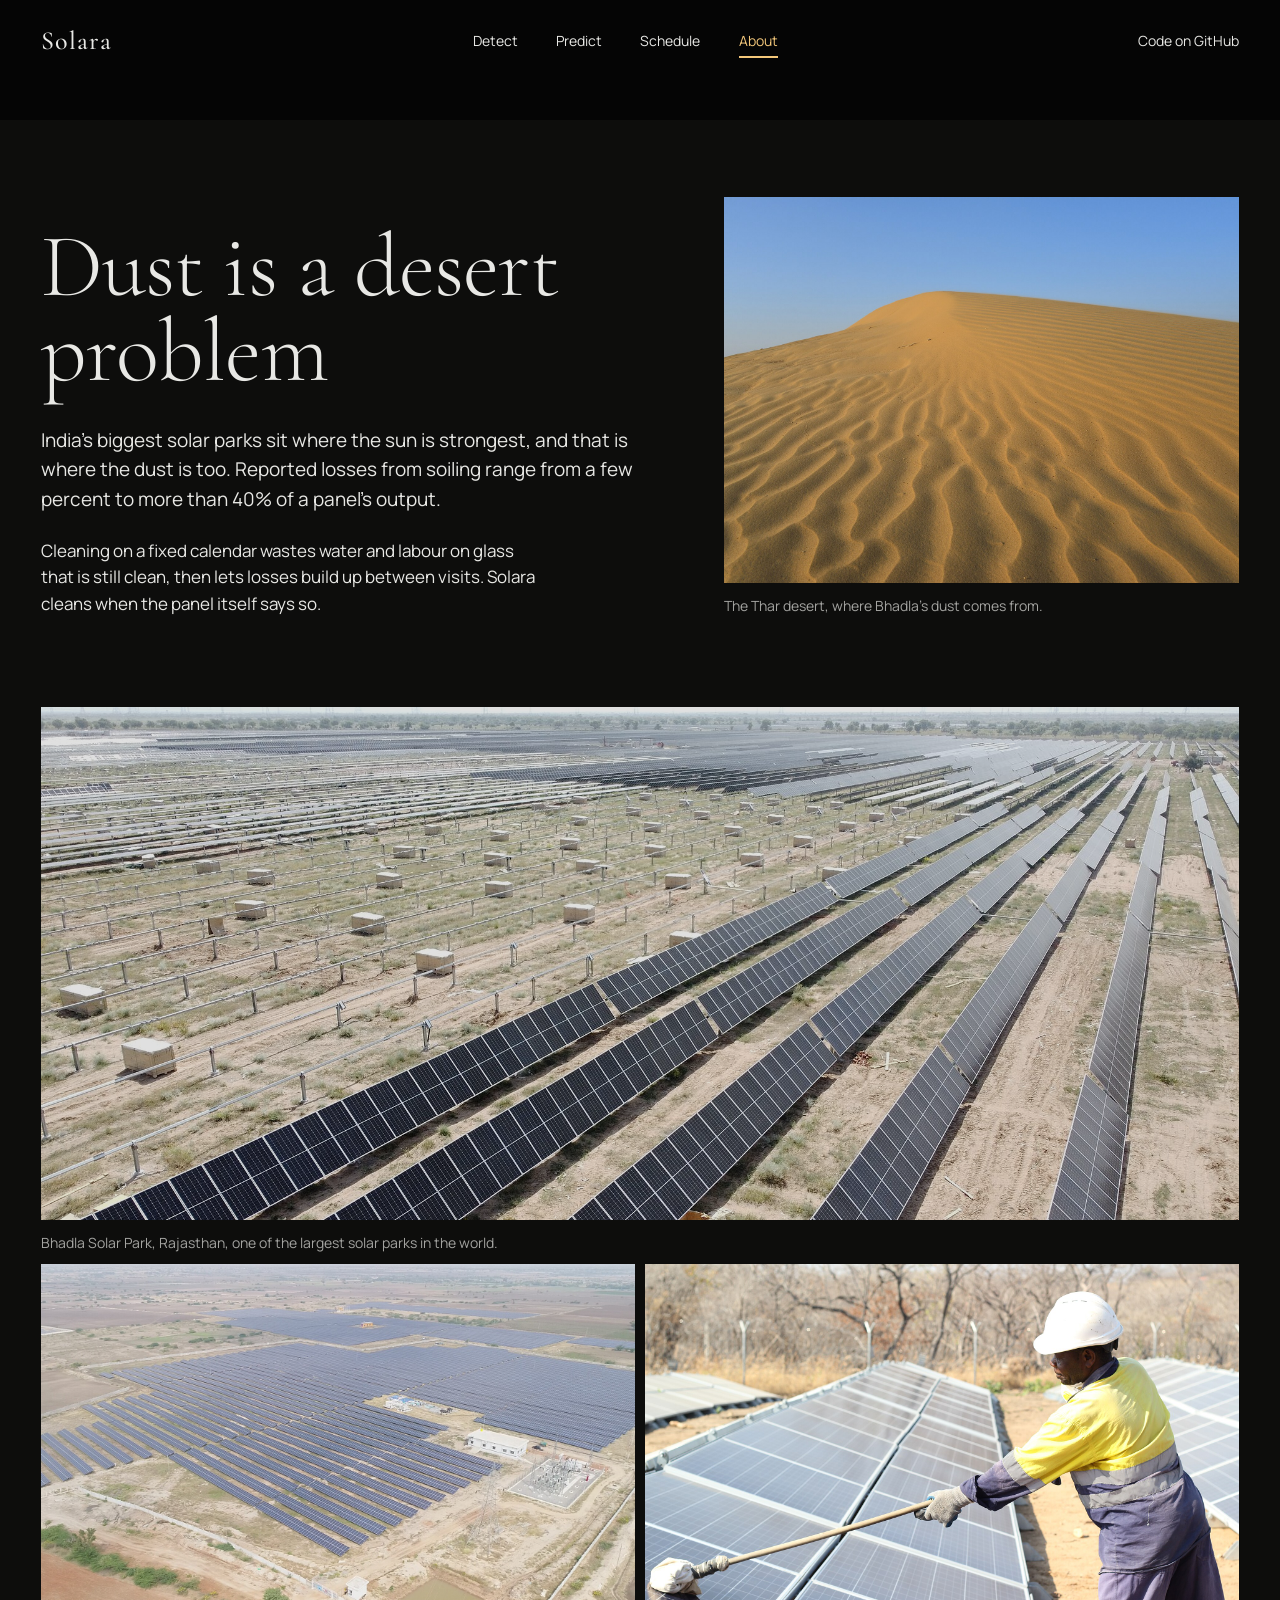
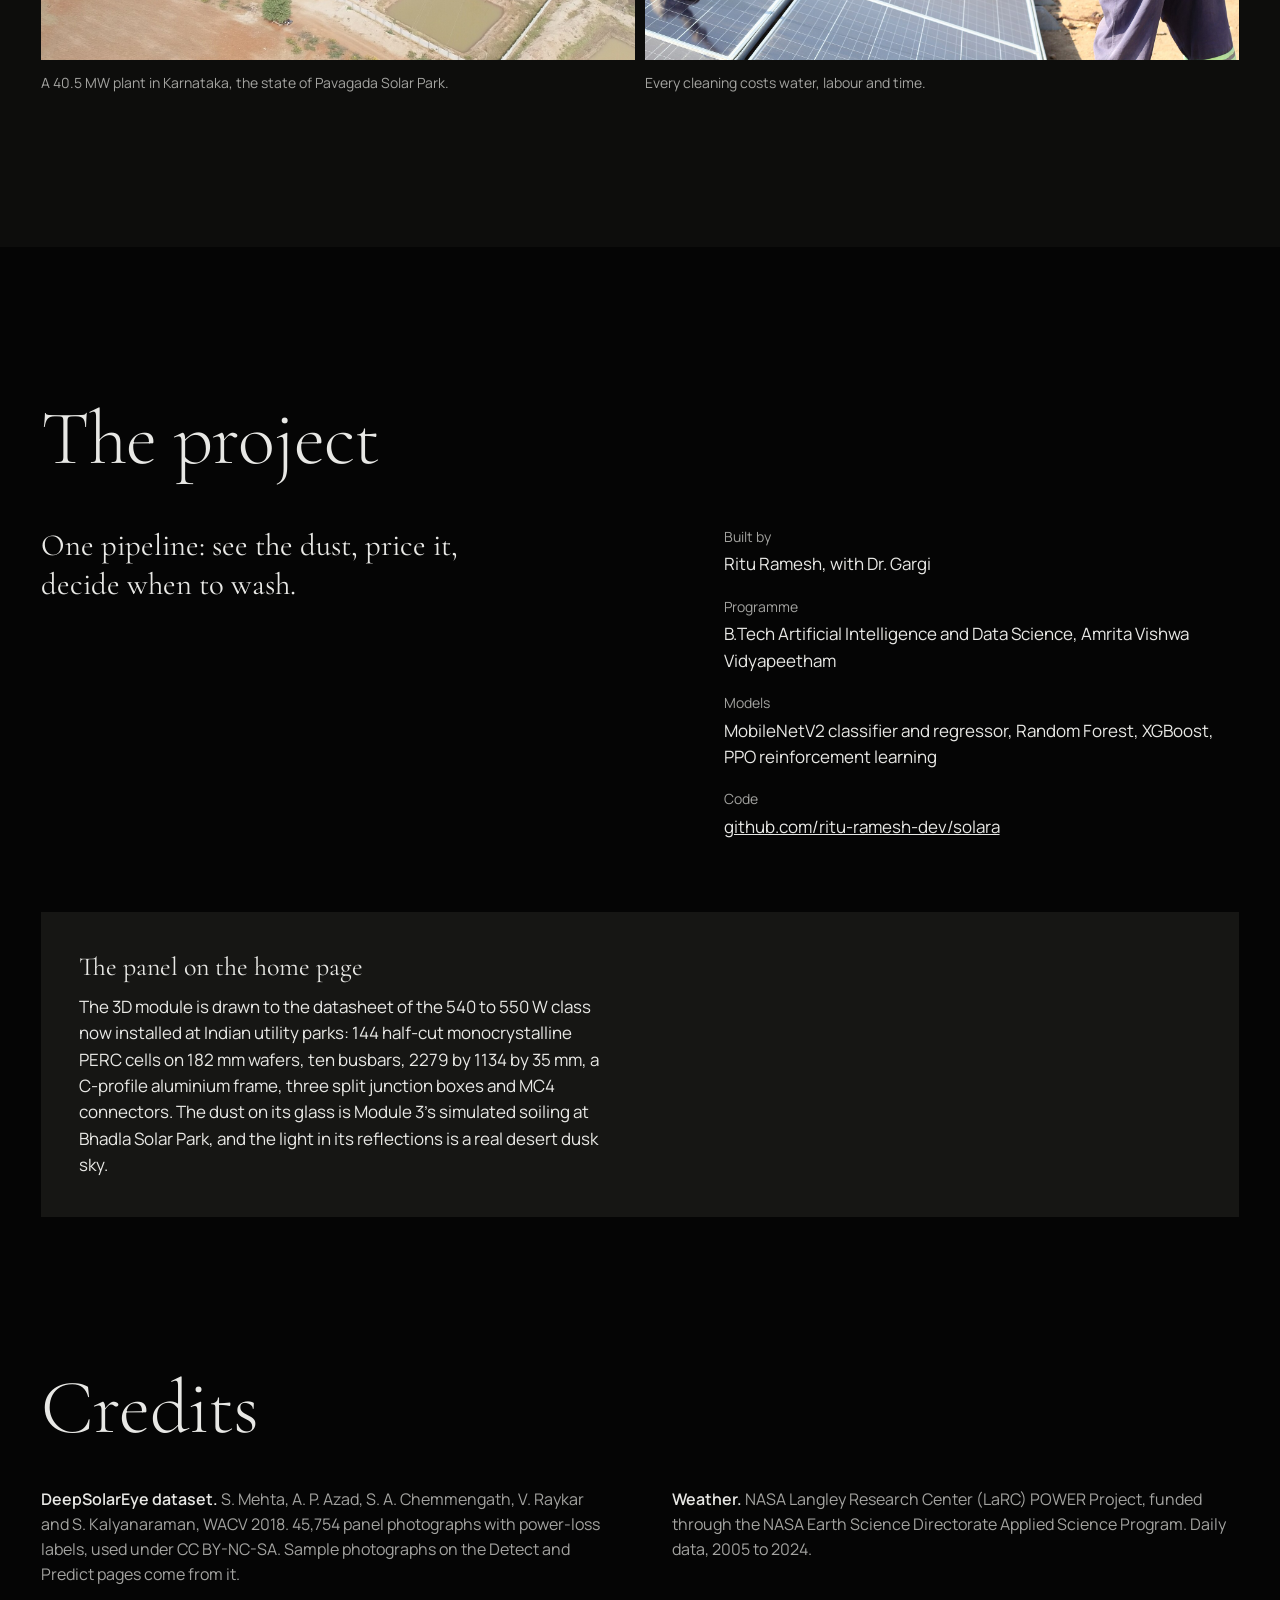
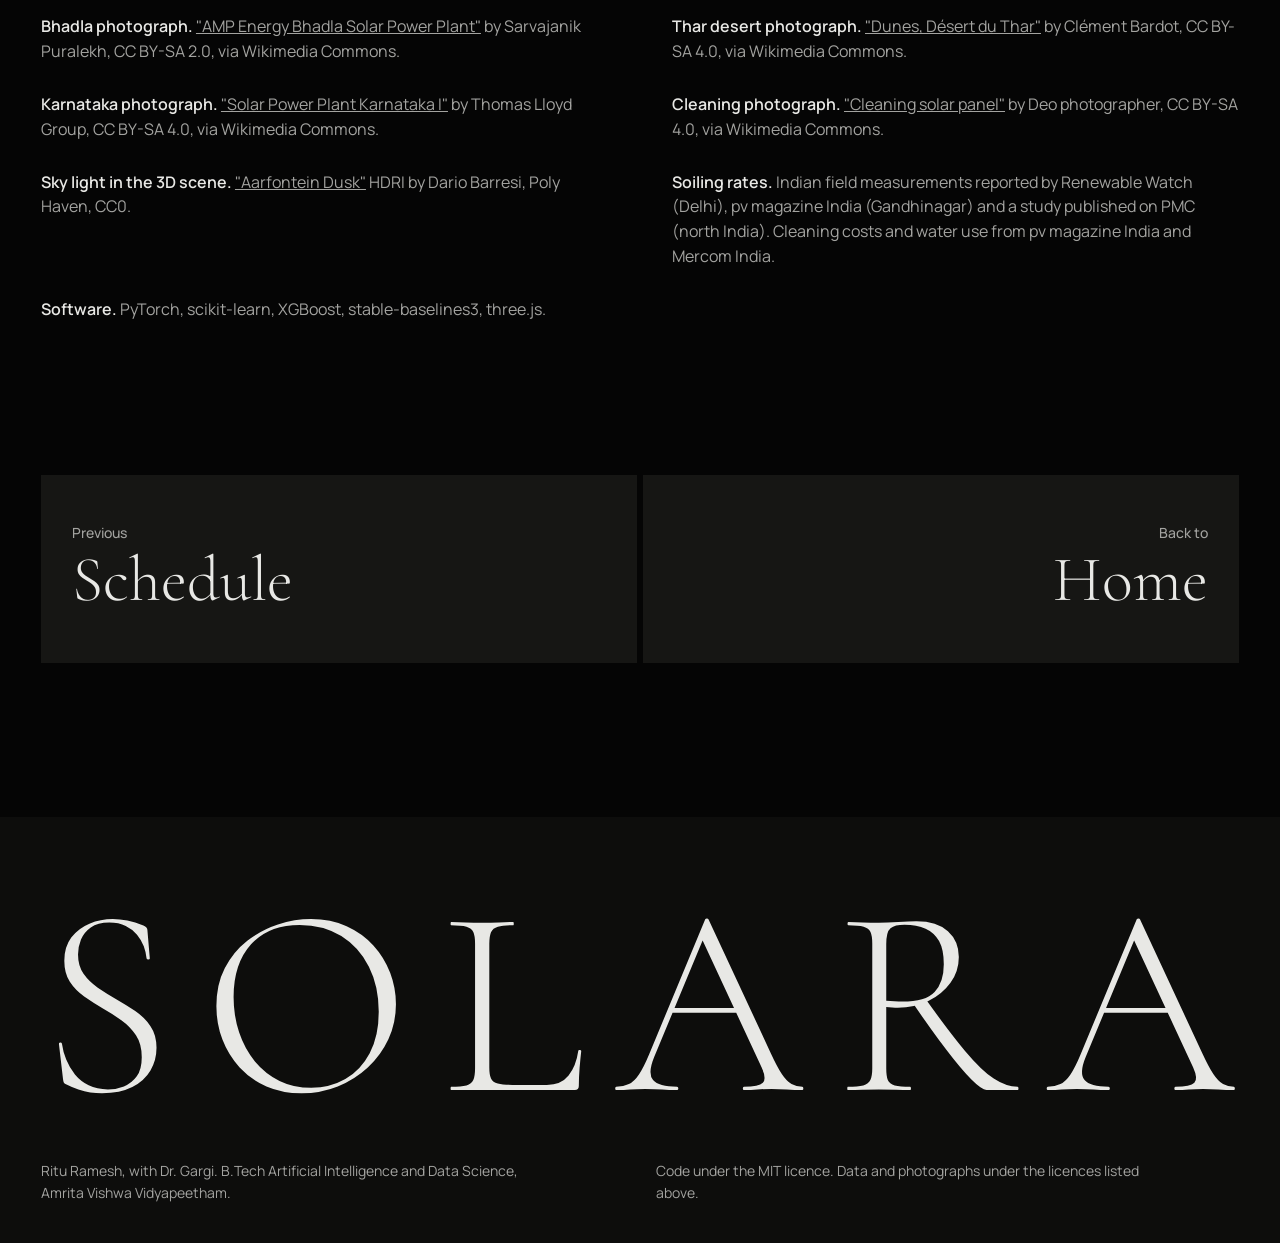
==== website/about.html @ f8dc78b4 "Rebuild website: rotatable datasheet panel and separate pages - 3D hero: drag to turn the panel with" ====
<!doctype html>
<html lang="en">
<head>
  <meta charset="utf-8">
  <meta name="viewport" content="width=device-width, initial-scale=1">
  <title>About: Solara</title>
  <meta name="description" content="Why dust on solar panels matters in India, the data behind Solara, and who built it.">
  <meta name="theme-color" content="#050505">
  <link rel="preconnect" href="https://fonts.googleapis.com">
  <link rel="preconnect" href="https://fonts.gstatic.com" crossorigin>
  <link href="https://fonts.googleapis.com/css2?family=Cormorant+Garamond:wght@300;400;500&family=Manrope:wght@400;500;600&display=swap" rel="stylesheet">
  <link rel="stylesheet" href="css/style.css">
</head>
<body class="page">
  <header class="bar">
    <a class="wordmark" href="./">Solara</a>
    <nav aria-label="Pages">
      <a href="detect.html">Detect</a>
      <a href="predict.html">Predict</a>
      <a href="schedule.html">Schedule</a>
      <a href="about.html" aria-current="page">About</a>
    </nav>
    <a class="bar-action" href="https://github.com/ritu-ramesh-dev/solara">Code on GitHub</a>
  </header>

  <main>
    <section class="why" id="why" aria-labelledby="why-title">
      <div class="why-body">
        <div class="why-copy">
          <h1 id="why-title">Dust is a desert problem</h1>
          <p>India's biggest solar parks sit where the sun is strongest, and that is where the dust is too. Reported losses from soiling range from a few percent to more than 40% of a panel's output.</p>
          <p>Cleaning on a fixed calendar wastes water and labour on glass that is still clean, then lets losses build up between visits. Solara cleans when the panel itself says so.</p>
        </div>
        <figure class="why-side">
          <img src="assets/thar-dunes.jpg" alt="Wind-rippled sand dunes under a clear sky in the Thar desert" width="1920" height="1238">
          <figcaption>The Thar desert, where Bhadla's dust comes from.</figcaption>
        </figure>
      </div>
      <figure class="why-wide">
        <img src="assets/bhadla-solar-park.jpg" alt="Long rows of solar panels on sandy ground at Bhadla Solar Park, Rajasthan, seen from a drone" width="1920" height="1080" loading="lazy">
        <figcaption>Bhadla Solar Park, Rajasthan, one of the largest solar parks in the world.</figcaption>
      </figure>
      <div class="why-pair">
        <figure>
          <img src="assets/karnataka-solar-plant.jpg" alt="A solar plant among farmland in Karnataka, seen from the air" width="1920" height="1080" loading="lazy">
          <figcaption>A 40.5 MW plant in Karnataka, the state of Pavagada Solar Park.</figcaption>
        </figure>
        <figure>
          <img src="assets/cleaning-panels.jpg" alt="A worker in a hard hat cleaning a row of solar panels with a long-handled mop" width="1920" height="1280" loading="lazy">
          <figcaption>Every cleaning costs water, labour and time.</figcaption>
        </figure>
      </div>
    </section>

    <section class="project" aria-labelledby="project-title">
      <h2 id="project-title">The project</h2>
      <div class="project-grid">
        <p class="project-statement">One pipeline: see the dust, price it, decide when to wash.</p>
        <dl class="facts">
          <div><dt>Built by</dt><dd>Ritu Ramesh, with Dr. Gargi</dd></div>
          <div><dt>Programme</dt><dd>B.Tech Artificial Intelligence and Data Science, Amrita Vishwa Vidyapeetham</dd></div>
          <div><dt>Models</dt><dd>MobileNetV2 classifier and regressor, Random Forest, XGBoost, PPO reinforcement learning</dd></div>
          <div><dt>Code</dt><dd><a href="https://github.com/ritu-ramesh-dev/solara">github.com/ritu-ramesh-dev/solara</a></dd></div>
        </dl>
      </div>
      <div class="panel-spec">
        <h3>The panel on the home page</h3>
        <p>The 3D module is drawn to the datasheet of the 540 to 550 W class now installed at Indian utility parks: 144 half-cut monocrystalline PERC cells on 182 mm wafers, ten busbars, 2279 by 1134 by 35 mm, a C-profile aluminium frame, three split junction boxes and MC4 connectors. The dust on its glass is Module 3's simulated soiling at Bhadla Solar Park, and the light in its reflections is a real desert dusk sky.</p>
      </div>
    </section>

    <section class="credits" id="credits" aria-labelledby="credits-title">
      <h2 id="credits-title">Credits</h2>
      <ul class="credit-list">
        <li><strong>DeepSolarEye dataset.</strong> S. Mehta, A. P. Azad, S. A. Chemmengath, V. Raykar and S. Kalyanaraman, WACV 2018. 45,754 panel photographs with power-loss labels, used under CC BY-NC-SA. Sample photographs on the Detect and Predict pages come from it.</li>
        <li><strong>Weather.</strong> NASA Langley Research Center (LaRC) POWER Project, funded through the NASA Earth Science Directorate Applied Science Program. Daily data, 2005 to 2024.</li>
        <li><strong>Bhadla photograph.</strong> <a href="https://commons.wikimedia.org/wiki/File:AMP_Energy_Bhadla_Solar_Power_Plant_-_53700156579.jpg">"AMP Energy Bhadla Solar Power Plant"</a> by Sarvajanik Puralekh, CC BY-SA 2.0, via Wikimedia Commons.</li>
        <li><strong>Thar desert photograph.</strong> <a href="https://commons.wikimedia.org/wiki/File:Dunes,_D%C3%A9sert_du_Thar.jpg">"Dunes, Désert du Thar"</a> by Clément Bardot, CC BY-SA 4.0, via Wikimedia Commons.</li>
        <li><strong>Karnataka photograph.</strong> <a href="https://commons.wikimedia.org/wiki/File:Solar_Power_Plant_Karnataka_I_in_state_of_Karnataka,_India,_40.5-MWp_DCb.jpg">"Solar Power Plant Karnataka I"</a> by Thomas Lloyd Group, CC BY-SA 4.0, via Wikimedia Commons.</li>
        <li><strong>Cleaning photograph.</strong> <a href="https://commons.wikimedia.org/wiki/File:Cleaning_solar_panel.jpg">"Cleaning solar panel"</a> by Deo photographer, CC BY-SA 4.0, via Wikimedia Commons.</li>
        <li><strong>Sky light in the 3D scene.</strong> <a href="https://polyhaven.com/a/aarfontein_dusk">"Aarfontein Dusk"</a> HDRI by Dario Barresi, Poly Haven, CC0.</li>
        <li><strong>Soiling rates.</strong> Indian field measurements reported by Renewable Watch (Delhi), pv magazine India (Gandhinagar) and a study published on PMC (north India). Cleaning costs and water use from pv magazine India and Mercom India.</li>
        <li><strong>Software.</strong> PyTorch, scikit-learn, XGBoost, stable-baselines3, three.js.</li>
      </ul>
    </section>

    <nav class="pager" aria-label="Chapters">
      <a href="schedule.html" class="pager-prev" data-label="Previous">Schedule</a>
      <a href="./" class="pager-next" data-label="Back to">Home</a>
    </nav>
  </main>

  <footer class="close">
    <p class="close-name" aria-hidden="true">Solara</p>
    <div class="close-meta">
      <p>Ritu Ramesh, with Dr. Gargi. B.Tech Artificial Intelligence and Data Science, Amrita Vishwa Vidyapeetham.</p>
      <p>Code under the MIT licence. Data and photographs under the licences listed above.</p>
    </div>
  </footer>

  <script type="module" src="js/site.js"></script>
</body>
</html>
---- website/css/style.css ----
:root {
  --ground: #050505;
  --ground-2: #0d0d0c;
  --ground-3: #161614;
  --ink: #e8e8e5;
  --ink-2: #a3a3a0;
  --sun: #f3c77a;
  --sun-ink: #1a1408;
  --display: "Cormorant Garamond", "Times New Roman", serif;
  --text: "Manrope", system-ui, sans-serif;
  --margin: clamp(16px, 3.2vw, 48px);
  --gap-section: clamp(96px, 12vw, 180px);
  --ease-out: cubic-bezier(0.22, 1, 0.36, 1);
}

*, *::before, *::after { box-sizing: border-box; }
html { scroll-behavior: smooth; -webkit-text-size-adjust: 100%; }
@media (prefers-reduced-motion: reduce) { html { scroll-behavior: auto; } }

body {
  margin: 0;
  background: var(--ground);
  color: var(--ink);
  font: 400 17px/1.55 var(--text);
  -webkit-font-smoothing: antialiased;
  overflow-x: hidden;
}
img { display: block; max-width: 100%; height: auto; }
a { color: inherit; }
::selection { background: var(--sun); color: var(--sun-ink); }
:focus-visible { outline: 2px solid var(--sun); outline-offset: 4px; }

.visually-hidden {
  position: absolute !important; width: 1px; height: 1px; overflow: hidden;
  clip: rect(0 0 0 0); white-space: nowrap;
}

/* ---- bar -------------------------------------------------------------------------- */
.bar {
  position: fixed; top: 0; left: 0; right: 0; z-index: 10;
  display: flex; align-items: center; justify-content: space-between; gap: 24px;
  padding: 22px var(--margin);
  transition: background-color 0.5s, padding 0.5s var(--ease-out);
}
.bar.solid { background: var(--ground); padding-top: 14px; padding-bottom: 14px; }
.wordmark { font: 500 26px/1 var(--display); letter-spacing: 0.04em; text-decoration: none; }
.bar nav { display: flex; gap: clamp(20px, 3vw, 48px); }
.bar nav a, .bar-action {
  font-size: 14px; text-decoration: none; color: var(--ink);
  padding: 8px 0; position: relative;
}
.bar nav a::after, .bar-action::after {
  content: ""; position: absolute; left: 0; right: 0; bottom: 2px; height: 2px;
  background: var(--sun); transform: scaleX(0); transform-origin: left;
  transition: transform 0.4s var(--ease-out);
}
.bar nav a:hover::after, .bar-action:hover::after,
.bar nav a:focus-visible::after, .bar-action:focus-visible::after,
.bar nav a[aria-current="page"]::after { transform: scaleX(1); }
.bar nav a[aria-current="page"] { color: var(--sun); }

main, .close { position: relative; z-index: 1; }

/* ---- home: the 3D stage ---------------------------------------------------------------- */
#stage {
  position: fixed; inset: 0; width: 100vw; height: 100lvh; z-index: 0;
  opacity: 0; transition: opacity 1.6s var(--ease-out);
  cursor: grab;
}
.stage-ready #stage { opacity: 1; }
.dragging #stage { cursor: grabbing; }
.dragging, .dragging * { user-select: none; -webkit-user-select: none; }
.hero-copy { user-select: none; -webkit-user-select: none; }

.hero {
  min-height: 100svh; position: relative;
  display: flex; align-items: flex-end; justify-content: center;
  padding: 0 var(--margin) clamp(40px, 7vh, 88px);
  text-align: center;
  pointer-events: none;           /* drags reach the 3D canvas behind */
}
.hero a, .hero button, .hero label, .hero input, .hero fieldset { pointer-events: auto; }
.hero-copy { max-width: 1100px; }
.title {
  margin: 0;
  font: 300 clamp(68px, 12.5vw, 210px)/0.9 var(--display);
  letter-spacing: 0.16em; text-transform: uppercase;
  margin-right: -0.16em;
}
.lede {
  margin: 28px auto 0; max-width: 34ch;
  font: 400 clamp(21px, 1.9vw, 26px)/1.35 var(--display);
}
.hero-actions { margin-top: 32px; display: flex; flex-direction: column; align-items: center; gap: 14px; }
.button {
  display: inline-block; padding: 16px 30px; border-radius: 0;
  background: var(--sun); color: var(--sun-ink); text-decoration: none;
  font: 600 14px/1 var(--text); letter-spacing: 0.01em;
  transition: transform 0.35s var(--ease-out), background-color 0.35s;
}
.button:hover { transform: translateY(-2px); background: #f7d593; }
.button:active { transform: translateY(0) scale(0.98); }
.hint { margin: 0; font-size: 14px; color: var(--ink-2); }

/* Dust control, bottom-left of the hero. */
.hud {
  position: absolute; left: var(--margin); bottom: clamp(40px, 7vh, 88px);
  max-width: 300px; text-align: left;
}
.soil-picker { border: 0; margin: 0; padding: 0; min-width: 0; }
.soil-picker legend { font: 400 21px/1.2 var(--display); margin-bottom: 10px; padding: 0; }
.soil-options { display: flex; flex-wrap: wrap; gap: 6px; }
.soil-options label { position: relative; cursor: pointer; }
.soil-options input { position: absolute; opacity: 0; inset: 0; cursor: pointer; }
.soil-options span {
  display: block; padding: 9px 13px; background: rgb(22 22 20 / 0.85); font-size: 14px; font-weight: 500;
  transition: background-color 0.3s, color 0.3s, transform 0.3s var(--ease-out);
}
.soil-options label:hover span { background: #2a2925; }
.soil-options input:checked + span { background: var(--ink); color: var(--ground); }
.soil-options input:focus-visible + span { outline: 2px solid var(--sun); outline-offset: 3px; }
.soil-options label:active span { transform: scale(0.97); }
.soil-readout { margin: 12px 0 0; font-size: 14px; color: var(--ink-2); }
.soil-readout strong { color: var(--sun); font-weight: 600; }

/* ---- home: chapters ---------------------------------------------------------------------- */
.chapters { background: var(--ground-2); padding: var(--gap-section) var(--margin) var(--gap-section); }
.chapters-head {
  display: grid; grid-template-columns: minmax(0, 6fr) minmax(0, 5fr); gap: clamp(24px, 4vw, 64px); align-items: end;
}
.chapters h2 { margin: 0; font: 300 clamp(44px, 6vw, 86px)/1 var(--display); letter-spacing: -0.01em; }
.chapters-head .section-lede { margin: 0; }
.chapter-list { list-style: none; margin: 64px 0 0; padding: 0; display: grid; gap: 6px; }
.chapter-list a {
  display: grid; grid-template-columns: clamp(120px, 14vw, 220px) minmax(0, 4fr) minmax(0, 5fr) minmax(0, 3fr); gap: clamp(16px, 2.4vw, 40px); align-items: center;
  padding: clamp(22px, 3vw, 36px) clamp(16px, 2vw, 28px); text-decoration: none;
  background: var(--ground); transition: background-color 0.4s, color 0.4s;
}
.chapter-img { width: 100%; aspect-ratio: 4 / 3; object-fit: cover; transition: transform 0.6s var(--ease-out); }
.chapter-list a:hover .chapter-img, .chapter-list a:focus-visible .chapter-img { transform: scale(1.04); }
.chapter-name { font: 300 clamp(44px, 5.4vw, 86px)/1 var(--display); transition: transform 0.5s var(--ease-out); }
.chapter-text { font-size: 17px; color: var(--ink-2); transition: color 0.4s; }
.chapter-fig { text-align: right; font-size: 14px; color: var(--ink-2); transition: color 0.4s; }
.chapter-fig strong { display: block; font: 400 clamp(32px, 3vw, 46px)/1.1 var(--display); color: var(--ink); transition: color 0.4s; }
.chapter-list a:hover, .chapter-list a:focus-visible { background: var(--sun); color: var(--sun-ink); }
.chapter-list a:hover .chapter-name, .chapter-list a:focus-visible .chapter-name { transform: translateX(12px); }
.chapter-list a:hover .chapter-text, .chapter-list a:hover .chapter-fig, .chapter-list a:hover strong,
.chapter-list a:focus-visible .chapter-text, .chapter-list a:focus-visible .chapter-fig,
.chapter-list a:focus-visible strong { color: var(--sun-ink); }

/* ---- subpages ------------------------------------------------------------------------------- */
.page main { padding-top: 120px; }
.page-head {
  display: grid; grid-template-columns: minmax(0, 7fr) minmax(0, 4fr); gap: clamp(24px, 4vw, 64px);
  align-items: end; padding: clamp(40px, 7vw, 96px) var(--margin) clamp(56px, 7vw, 96px);
}
.page-head h1 { margin: 0; font: 300 clamp(80px, 12vw, 190px)/0.9 var(--display); letter-spacing: -0.02em; }
.page-head .section-lede { margin-top: 28px; }
.page-action { margin-top: 32px; }
.page-fig { margin: 0; display: flex; flex-direction: column; gap: 10px; }
.page-fig .fig-num { font-size: clamp(64px, 8vw, 120px); color: var(--sun); }
.section-lede { margin: 20px 0 0; max-width: 52ch; font-size: 19px; }
.fig-num { font: 300 clamp(44px, 6vw, 86px)/1 var(--display); font-variant-numeric: tabular-nums; }
.fig-label { font-size: 14px; color: var(--ink-2); }
main > section h2 { margin: 0; font: 300 clamp(44px, 6vw, 86px)/1 var(--display); letter-spacing: -0.01em; }
.note { margin: 20px 0 0; max-width: 60ch; font-size: 17px; }

.pager {
  display: grid; grid-template-columns: 1fr 1fr; gap: 6px;
  padding: var(--gap-section) var(--margin) 0; background: var(--ground);
}
.pager a {
  display: flex; flex-direction: column; gap: 8px; padding: clamp(28px, 4vw, 56px) clamp(20px, 2.4vw, 36px);
  background: var(--ground-3); text-decoration: none;
  font: 300 clamp(40px, 5vw, 76px)/1 var(--display);
  transition: background-color 0.4s, color 0.4s;
}
.pager a::before { content: attr(data-label); font: 500 14px/1 var(--text); color: var(--ink-2); transition: color 0.4s; }
.pager-next { text-align: right; align-items: flex-end; }
.pager a:hover, .pager a:focus-visible { background: var(--sun); color: var(--sun-ink); }
.pager a:hover::before, .pager a:focus-visible::before { color: var(--sun-ink); }

/* ---- detect -------------------------------------------------------------------------------- */
.results { background: var(--ground-2); padding: var(--gap-section) var(--margin) 0; }
.figures { display: grid; grid-template-columns: repeat(3, minmax(0, 1fr)); gap: 24px; margin: 56px 0 0; }
.figures p { margin: 0; background: var(--ground-3); padding: 28px; display: flex; flex-direction: column; gap: 12px; }
.results-body {
  display: grid; grid-template-columns: minmax(0, 5fr) minmax(0, 7fr); gap: clamp(24px, 4vw, 64px);
  margin-top: 64px; align-items: start; padding-bottom: var(--gap-section);
}
.matrix { margin: 0; }
.matrix table { width: 100%; border-collapse: separate; border-spacing: 4px; font-variant-numeric: tabular-nums; }
.matrix th { font-weight: 500; font-size: 14px; color: var(--ink-2); text-align: center; padding: 6px; }
.matrix th[scope="row"] { text-align: left; }
.matrix td {
  text-align: center; padding: 18px 4px; font-size: 16px;
  background: rgb(243 199 122 / calc(var(--share) * 0.9 + 0.04)); color: var(--ink);
}
.matrix td.diag { font-weight: 600; }
.matrix td.hi { color: var(--sun-ink); }
.matrix figcaption { margin-top: 14px; font-size: 14px; color: var(--ink-2); max-width: 52ch; }
.samples { display: grid; grid-template-columns: repeat(4, minmax(0, 1fr)); gap: 10px; }
.sample { margin: 0; }
.sample img { width: 100%; aspect-ratio: 1; object-fit: cover; }
.sample figcaption { display: flex; flex-direction: column; font-size: 14px; padding-top: 8px; line-height: 1.4; }
.sample figcaption span:last-child { color: var(--ink-2); }
.sample.miss figcaption span:last-child { color: var(--sun); }

.data {
  display: grid; grid-template-columns: minmax(0, 7fr) minmax(0, 5fr); gap: clamp(32px, 5vw, 96px);
  align-items: end; padding: var(--gap-section) var(--margin) 0; background: var(--ground);
}
.data-copy p { max-width: 52ch; margin: 22px 0 0; }
.data-copy p:first-of-type { font-size: 19px; margin-top: 28px; }
.bins { width: 100%; border-collapse: collapse; font-variant-numeric: tabular-nums; }
.bins caption { text-align: left; font: 400 26px/1.2 var(--display); padding-bottom: 14px; }
.bins th { text-align: left; font-weight: 500; font-size: 14px; color: var(--ink-2); padding: 10px 14px; }
.bins td { padding: 16px 14px; background: var(--ground-3); border-top: 4px solid var(--ground); }
.bins td:last-child, .bins th:last-child { text-align: right; }

/* ---- predict ------------------------------------------------------------------------------- */
.power {
  background: var(--ground-2); padding: var(--gap-section) var(--margin) var(--gap-section);
  display: grid; grid-template-columns: minmax(0, 6fr) minmax(0, 5fr); gap: clamp(32px, 5vw, 96px); align-items: start;
}
.power-figures { display: grid; grid-template-columns: 1fr 1fr; gap: 16px; margin-top: 48px; }
.power-figures p { margin: 0; background: var(--ground-3); padding: 28px; display: flex; flex-direction: column; gap: 12px; }
.models { width: 100%; margin-top: 48px; border-collapse: collapse; font-variant-numeric: tabular-nums; }
.models caption { text-align: left; font: 400 26px/1.2 var(--display); padding-bottom: 14px; }
.models th, .models td { text-align: right; padding: 14px; font-size: 16px; }
.models th:first-child { text-align: left; }
.models thead th { font-weight: 500; color: var(--ink-2); }
.models tbody th, .models tbody td { background: var(--ground); border-top: 4px solid var(--ground-2); font-weight: 400; }
.models tbody tr.best th, .models tbody tr.best td { background: var(--sun); color: var(--sun-ink); font-weight: 600; }
.scatter { margin: 0; position: sticky; top: 96px; }
.scatter svg, .timeline svg { width: 100%; height: auto; display: block; }
.scatter .plot-bg { fill: var(--ground); }
.scatter .tick, .timeline .tick { fill: var(--ink-2); font: 400 12px var(--text); }
.scatter .axis { fill: var(--ink); font: 500 13px var(--text); }
.scatter .diag { stroke: var(--ink-2); stroke-width: 1.5; stroke-dasharray: 4 4; }
.scatter .dots circle { fill: var(--sun); fill-opacity: 0.38; }
.scatter figcaption, .timeline figcaption { margin-top: 12px; font-size: 14px; color: var(--ink-2); max-width: 60ch; }

/* ---- schedule ------------------------------------------------------------------------------- */
.schedule { background: var(--ground-2); padding: var(--gap-section) var(--margin) var(--gap-section); }
.park-picker { display: flex; flex-wrap: wrap; gap: 8px; margin-top: 40px; }
.park-picker button {
  background: var(--ground-3); color: var(--ink); border: 0; cursor: pointer; text-align: left;
  padding: 14px 20px; font: 500 17px/1.2 var(--text); display: flex; flex-direction: column; gap: 4px;
  transition: background-color 0.3s, color 0.3s, transform 0.3s var(--ease-out);
}
.park-picker button span { font-size: 14px; font-weight: 400; color: var(--ink-2); transition: color 0.3s; }
.park-picker button:hover { background: #24231f; }
.park-picker button:active { transform: scale(0.97); }
.park-picker button[aria-checked="true"] { background: var(--sun); color: var(--sun-ink); }
.park-picker button[aria-checked="true"] span { color: var(--sun-ink); }
.schedule-body {
  display: grid; grid-template-columns: minmax(0, 7fr) minmax(0, 4fr); gap: clamp(24px, 4vw, 64px);
  margin-top: 32px; align-items: start;
}
.timeline { margin: 0; }
.timeline .plot-bg { fill: var(--ground); }
.timeline .rain { fill: #5b8fd6; fill-opacity: 0.55; }
.timeline .loss { fill: none; stroke-width: 2; stroke-linejoin: round; }
.timeline .loss.fixed { stroke: var(--ink-2); }
.timeline .loss.solara { stroke: var(--sun); }
.timeline .loss.optimum { stroke: var(--ink); stroke-width: 1.4; stroke-dasharray: 5 4; opacity: 0.7; }
.timeline .wash.fixed { fill: var(--ink-2); }
.timeline .wash.solara { fill: var(--sun); }
.park-name { margin: 0 0 16px; font: 400 26px/1.2 var(--display); }
.park-figures { display: grid; gap: 22px; }
.park-figures p { margin: 0; display: flex; flex-direction: column; gap: 6px; }
.park-figures .fig-num { font-size: clamp(36px, 3.6vw, 49px); }
.park-figures .fig-label, .schedule .timeline figcaption { font-size: 16px; }
.park-next { margin: 18px 0 0; font-size: 17px; }
.park-next strong { color: var(--sun); font-weight: 600; }
.policies { margin-top: 56px; }

.method { padding: var(--gap-section) var(--margin) 0; background: var(--ground); }
.method-head { display: grid; grid-template-columns: minmax(0, 5fr) minmax(0, 6fr); gap: clamp(24px, 4vw, 64px); align-items: end; }
.method-photo { margin: 0; }
.method-photo img { width: 100%; aspect-ratio: 16 / 9; object-fit: cover; object-position: 65% center; }
.method-photo figcaption, .method-photos figcaption { margin-top: 12px; font-size: 16px; color: var(--ink-2); }
.method-photos { display: grid; grid-template-columns: repeat(3, minmax(0, 1fr)); gap: 10px; margin-top: 72px; }
.method-photos figure { margin: 0; }
.method-photos img { width: 100%; aspect-ratio: 4 / 3; object-fit: cover; }

/* ---- predict: photo strip ------------------------------------------------------------------ */
.photo-strip { padding: var(--gap-section) var(--margin) 0; background: var(--ground); }
.strip { display: grid; grid-template-columns: repeat(6, minmax(0, 1fr)); gap: 10px; margin-top: 48px; }
.strip-item { margin: 0; }
.strip-item img { width: 100%; aspect-ratio: 1; object-fit: cover; }
.strip-item figcaption { display: flex; flex-direction: column; padding-top: 10px; font-size: 14px; color: var(--ink-2); }
.strip-measured { font: 400 26px/1.1 var(--display); color: var(--ink); }
.method-grid { display: grid; grid-template-columns: repeat(2, minmax(0, 1fr)); gap: clamp(32px, 4vw, 64px) clamp(32px, 5vw, 96px); margin-top: 48px; }
.method-grid h3, .panel-spec h3 { margin: 0; font: 400 26px/1.2 var(--display); }
.method-grid p, .panel-spec p { margin: 12px 0 0; max-width: 52ch; }

/* ---- about ------------------------------------------------------------------------------- */
.why { background: var(--ground-2); padding: clamp(40px, 6vw, 80px) var(--margin) var(--gap-section); }
.why img { width: 100%; object-fit: cover; }
.why-wide { margin: clamp(56px, 7vw, 112px) 0 0; }
.why-pair { display: grid; grid-template-columns: 1fr 1fr; gap: 10px; margin-top: 10px; }
.why-pair figure { margin: 0; }
.why-pair img { aspect-ratio: 3 / 2; }
.why-wide img { aspect-ratio: 21 / 9; object-position: center 35%; filter: brightness(0.88) saturate(0.9); }
.why figcaption { margin-top: 12px; font-size: 14px; color: var(--ink-2); }
.why-body {
  display: grid; grid-template-columns: minmax(0, 6fr) minmax(0, 5fr); gap: clamp(32px, 5vw, 96px); align-items: end;
}
.why h1 { margin: 0; font: 300 clamp(56px, 7vw, 110px)/0.95 var(--display); letter-spacing: -0.01em; }
.why-copy p { max-width: 50ch; margin: 24px 0 0; }
.why-copy p:first-of-type { font-size: 19px; margin-top: 32px; }
.why-side { margin: 0; }
.why-side img { aspect-ratio: 4 / 3; }

.project { padding: var(--gap-section) var(--margin) 0; background: var(--ground); }
.project-grid { display: grid; grid-template-columns: minmax(0, 6fr) minmax(0, 5fr); gap: clamp(32px, 5vw, 96px); margin-top: 48px; }
.project-statement { margin: 0; font: 400 clamp(24px, 2.4vw, 34px)/1.3 var(--display); max-width: 30ch; }
.facts { margin: 0; display: grid; gap: 18px; }
.facts dt { font-size: 14px; color: var(--ink-2); }
.facts dd { margin: 4px 0 0; }
.panel-spec { margin-top: 72px; padding: clamp(24px, 3vw, 40px); background: var(--ground-3); }

.credits { padding: var(--gap-section) var(--margin) 0; background: var(--ground); }
.credit-list { list-style: none; margin: 40px 0 0; padding: 0; display: grid; grid-template-columns: repeat(2, minmax(0, 1fr)); gap: 28px clamp(32px, 5vw, 96px); }
.credit-list li { max-width: 60ch; font-size: 16px; color: var(--ink-2); }
.credit-list strong { color: var(--ink); font-weight: 600; }

/* ---- close ------------------------------------------------------------------------------- */
.close { background: var(--ground-2); padding: 80px var(--margin) 40px; overflow: hidden; margin-top: var(--gap-section); }
.home .close { margin-top: 0; }
.close-name {
  margin: 0; font: 300 clamp(80px, 21vw, 360px)/0.8 var(--display);
  letter-spacing: 0.12em; text-transform: uppercase; white-space: nowrap; color: var(--ink);
}
.close-meta { display: grid; grid-template-columns: 1fr 1fr; gap: 32px; margin-top: 48px; font-size: 14px; color: var(--ink-2); }
.close-meta p { margin: 0; max-width: 56ch; }

/* ---- motion -------------------------------------------------------------------------------- */
.reveal { opacity: 0; transform: translateY(26px); transition: opacity 0.9s var(--ease-out) var(--d, 0ms), transform 0.9s var(--ease-out) var(--d, 0ms); }
.reveal.in { opacity: 1; transform: none; }
@media (prefers-reduced-motion: reduce) {
  .reveal { opacity: 1; transform: none; transition: none; }
}

/* ---- narrow screens ------------------------------------------------------------------------- */
@media (max-width: 860px) {
  .bar { flex-wrap: wrap; row-gap: 4px; background: rgb(5 5 5 / 0.9); }
  .bar nav { order: 3; width: 100%; gap: 22px; overflow-x: auto; }
  .bar-action { font-size: 14px; }
  .page main { padding-top: 112px; }
  .hero { padding-bottom: 210px; }
  .hud { left: var(--margin); right: var(--margin); bottom: 24px; max-width: none; }
  .hint { display: none; }
  .chapters-head, .page-head, .results-body, .data, .why-body, .power, .schedule-body,
  .project-grid, .method-grid, .credit-list { grid-template-columns: 1fr; }
  .chapter-list a { grid-template-columns: 1fr; gap: 12px; }
  .chapter-name { order: 1; } .chapter-fig { order: 2; text-align: left; } .chapter-text { order: 3; } .chapter-img { order: 0; aspect-ratio: 16 / 9; }
  .strip { grid-template-columns: repeat(3, minmax(0, 1fr)); }
  .method-head, .why-pair, .method-photos { grid-template-columns: 1fr; }
  .page-head > div { display: contents; }
  .page-head h1 { order: 1; } .page-head .section-lede { order: 2; } .page-fig { order: 3; } .page-action { order: 4; justify-self: start; margin-top: 0; }
  .policies { display: block; overflow-x: auto; }
  .policies caption { display: block; width: calc(100vw - 2 * var(--margin)); text-align: left; }
  .scatter { position: static; }
  .why-wide img { aspect-ratio: 4 / 3; }
  .figures { grid-template-columns: 1fr; gap: 10px; }
  .figures p { padding: 20px; }
  .samples { grid-template-columns: repeat(2, minmax(0, 1fr)); }
  .pager { grid-template-columns: 1fr; }
  .close-meta { grid-template-columns: 1fr; }
  .title { letter-spacing: 0.1em; margin-right: -0.1em; }
}
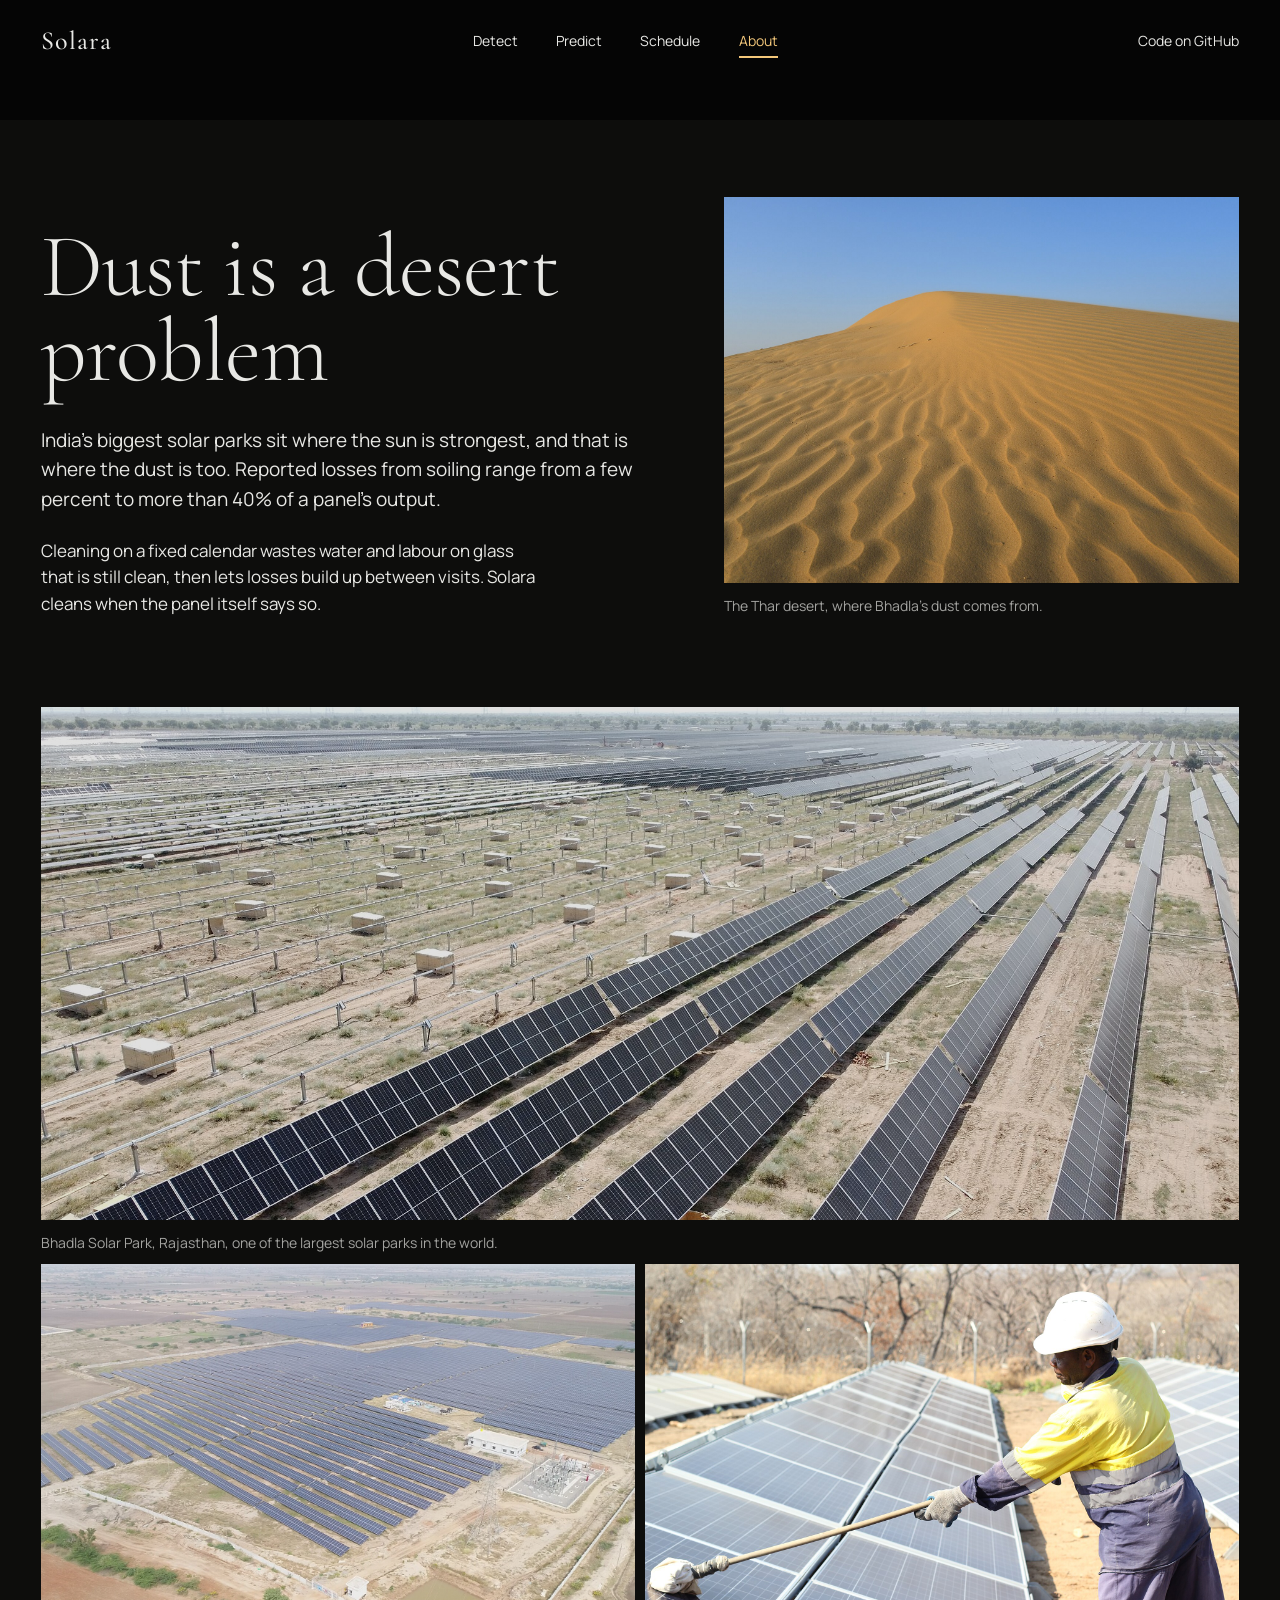
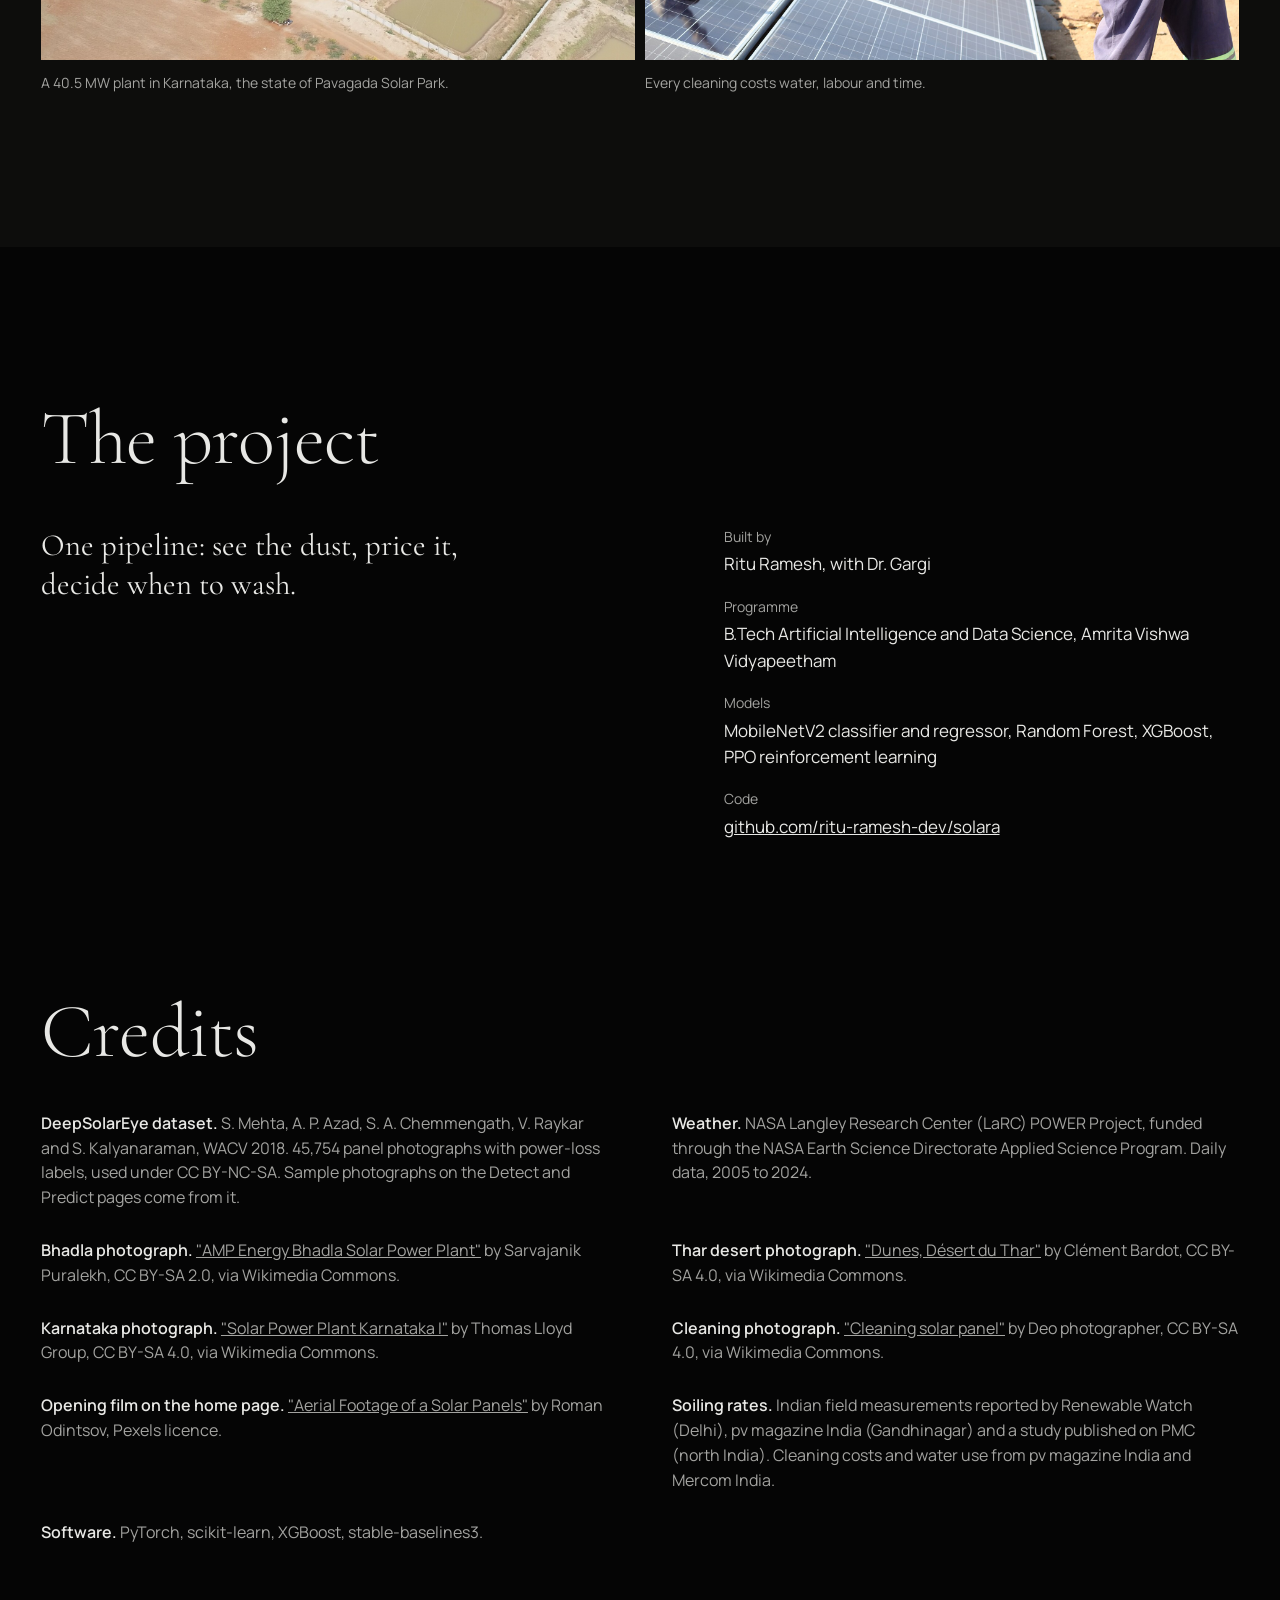
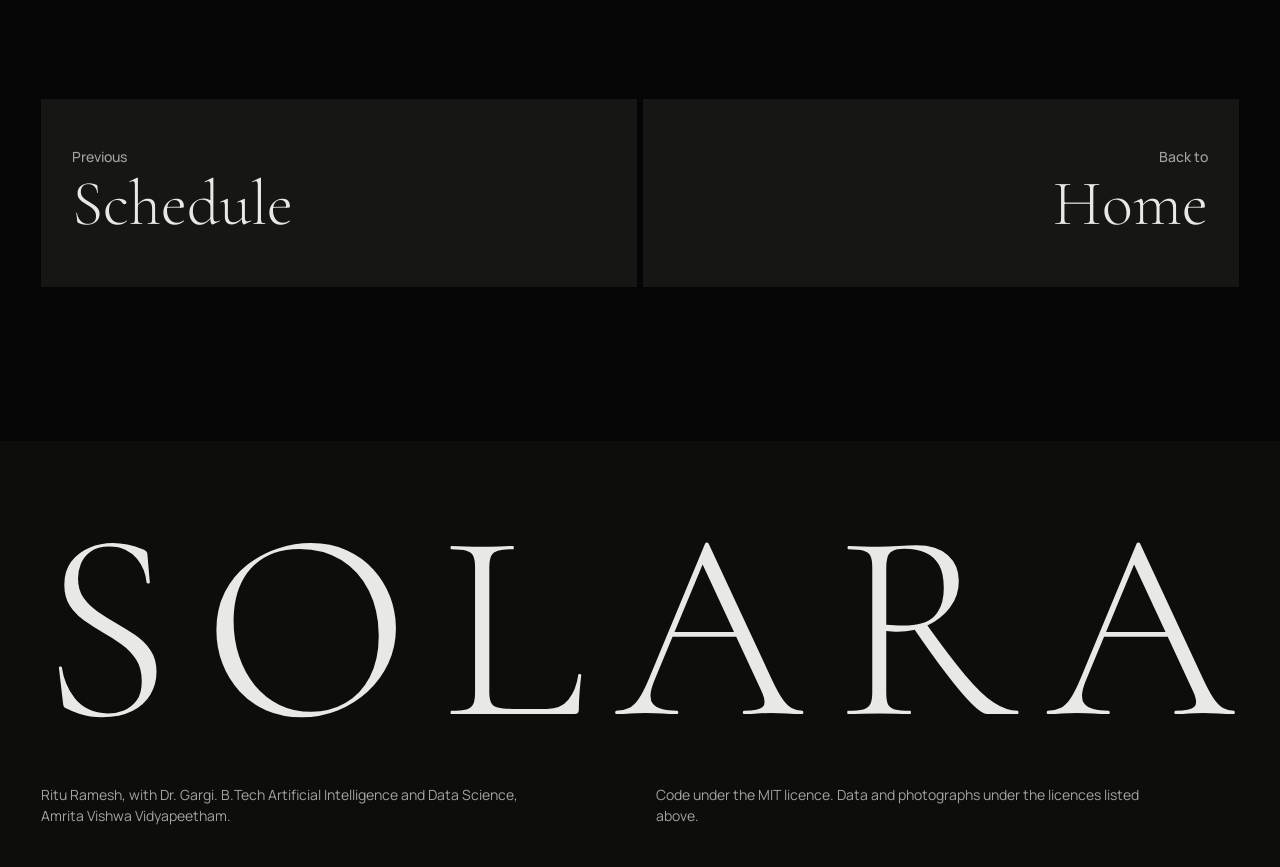
==== commit b1dedc18: "Replace the 3D hero with real drone footage - Full-screen looping film of a solar farm at low sun (R" ====
--- a/website/about.html
+++ b/website/about.html
@@ -63,10 +63,6 @@
           <div><dt>Code</dt><dd><a href="https://github.com/ritu-ramesh-dev/solara">github.com/ritu-ramesh-dev/solara</a></dd></div>
         </dl>
       </div>
-      <div class="panel-spec">
-        <h3>The panel on the home page</h3>
-        <p>The 3D module is drawn to the datasheet of the 540 to 550 W class now installed at Indian utility parks: 144 half-cut monocrystalline PERC cells on 182 mm wafers, ten busbars, 2279 by 1134 by 35 mm, a C-profile aluminium frame, three split junction boxes and MC4 connectors. The dust on its glass is Module 3's simulated soiling at Bhadla Solar Park, and the light in its reflections is a real desert dusk sky.</p>
-      </div>
     </section>
 
     <section class="credits" id="credits" aria-labelledby="credits-title">
@@ -78,9 +74,9 @@
         <li><strong>Thar desert photograph.</strong> <a href="https://commons.wikimedia.org/wiki/File:Dunes,_D%C3%A9sert_du_Thar.jpg">"Dunes, Désert du Thar"</a> by Clément Bardot, CC BY-SA 4.0, via Wikimedia Commons.</li>
         <li><strong>Karnataka photograph.</strong> <a href="https://commons.wikimedia.org/wiki/File:Solar_Power_Plant_Karnataka_I_in_state_of_Karnataka,_India,_40.5-MWp_DCb.jpg">"Solar Power Plant Karnataka I"</a> by Thomas Lloyd Group, CC BY-SA 4.0, via Wikimedia Commons.</li>
         <li><strong>Cleaning photograph.</strong> <a href="https://commons.wikimedia.org/wiki/File:Cleaning_solar_panel.jpg">"Cleaning solar panel"</a> by Deo photographer, CC BY-SA 4.0, via Wikimedia Commons.</li>
-        <li><strong>Sky light in the 3D scene.</strong> <a href="https://polyhaven.com/a/aarfontein_dusk">"Aarfontein Dusk"</a> HDRI by Dario Barresi, Poly Haven, CC0.</li>
+        <li><strong>Opening film on the home page.</strong> <a href="https://www.pexels.com/video/aerial-footage-of-a-solar-panels-7038597/">"Aerial Footage of a Solar Panels"</a> by Roman Odintsov, Pexels licence.</li>
         <li><strong>Soiling rates.</strong> Indian field measurements reported by Renewable Watch (Delhi), pv magazine India (Gandhinagar) and a study published on PMC (north India). Cleaning costs and water use from pv magazine India and Mercom India.</li>
-        <li><strong>Software.</strong> PyTorch, scikit-learn, XGBoost, stable-baselines3, three.js.</li>
+        <li><strong>Software.</strong> PyTorch, scikit-learn, XGBoost, stable-baselines3.</li>
       </ul>
     </section>
 
--- a/website/css/style.css
+++ b/website/css/style.css
@@ -61,29 +61,32 @@
 
 main, .close { position: relative; z-index: 1; }
 
-/* ---- home: the 3D stage ---------------------------------------------------------------- */
-#stage {
-  position: fixed; inset: 0; width: 100vw; height: 100lvh; z-index: 0;
-  opacity: 0; transition: opacity 1.6s var(--ease-out);
-  cursor: grab;
-}
-.stage-ready #stage { opacity: 1; }
-.dragging #stage { cursor: grabbing; }
-.dragging, .dragging * { user-select: none; -webkit-user-select: none; }
-.hero-copy { user-select: none; -webkit-user-select: none; }
-
+/* ---- home: opening film -------------------------------------------------------------- */
 .hero {
-  min-height: 100svh; position: relative;
+  min-height: 100svh; position: relative; overflow: hidden; isolation: isolate;
   display: flex; align-items: flex-end; justify-content: center;
-  padding: 0 var(--margin) clamp(40px, 7vh, 88px);
-  text-align: center;
-  pointer-events: none;           /* drags reach the 3D canvas behind */
-}
-.hero a, .hero button, .hero label, .hero input, .hero fieldset { pointer-events: auto; }
+  padding: 0 var(--margin) clamp(48px, 9vh, 104px);
+  text-align: center; background: var(--ground);
+}
+.hero-media { position: absolute; inset: 0; z-index: -1; will-change: transform; }
+.hero-video {
+  width: 100%; height: 100%; object-fit: cover; object-position: 60% center; display: block;
+  filter: saturate(0.92) contrast(1.06);
+  animation: drift 26s var(--ease-out) both;
+}
+/* Neutral scrim so the title reads over the footage: darker at the edges and
+   toward the foot of the screen, where the page continues. */
+.hero-media::after {
+  content: ""; position: absolute; inset: 0;
+  background:
+    radial-gradient(120% 90% at 50% 40%, rgb(5 5 5 / 0) 35%, rgb(5 5 5 / 0.55) 100%), /* taste-skill-ignore: neutral scrim over footage */
+    linear-gradient(to bottom, rgb(5 5 5 / 0.6) 0%, rgb(5 5 5 / 0.1) 22%, rgb(5 5 5 / 0.55) 70%, rgb(5 5 5 / 1) 100%); /* taste-skill-ignore: neutral scrim over footage */
+}
+@keyframes drift { from { transform: scale(1.08); } to { transform: scale(1); } }
 .hero-copy { max-width: 1100px; }
 .title {
   margin: 0;
-  font: 300 clamp(68px, 12.5vw, 210px)/0.9 var(--display);
+  font: 300 clamp(72px, 15vw, 260px)/0.85 var(--display);
   letter-spacing: 0.16em; text-transform: uppercase;
   margin-right: -0.16em;
 }
@@ -100,28 +103,18 @@
 }
 .button:hover { transform: translateY(-2px); background: #f7d593; }
 .button:active { transform: translateY(0) scale(0.98); }
-.hint { margin: 0; font-size: 14px; color: var(--ink-2); }
-
-/* Dust control, bottom-left of the hero. */
-.hud {
-  position: absolute; left: var(--margin); bottom: clamp(40px, 7vh, 88px);
-  max-width: 300px; text-align: left;
-}
-.soil-picker { border: 0; margin: 0; padding: 0; min-width: 0; }
-.soil-picker legend { font: 400 21px/1.2 var(--display); margin-bottom: 10px; padding: 0; }
-.soil-options { display: flex; flex-wrap: wrap; gap: 6px; }
-.soil-options label { position: relative; cursor: pointer; }
-.soil-options input { position: absolute; opacity: 0; inset: 0; cursor: pointer; }
-.soil-options span {
-  display: block; padding: 9px 13px; background: rgb(22 22 20 / 0.85); font-size: 14px; font-weight: 500;
-  transition: background-color 0.3s, color 0.3s, transform 0.3s var(--ease-out);
-}
-.soil-options label:hover span { background: #2a2925; }
-.soil-options input:checked + span { background: var(--ink); color: var(--ground); }
-.soil-options input:focus-visible + span { outline: 2px solid var(--sun); outline-offset: 3px; }
-.soil-options label:active span { transform: scale(0.97); }
-.soil-readout { margin: 12px 0 0; font-size: 14px; color: var(--ink-2); }
-.soil-readout strong { color: var(--sun); font-weight: 600; }
+.video-toggle {
+  position: absolute; right: var(--margin); bottom: clamp(24px, 4vh, 40px);
+  background: rgb(5 5 5 / 0.55); color: var(--ink); border: 0; cursor: pointer;
+  padding: 10px 16px; font: 500 14px/1 var(--text);
+  transition: background-color 0.3s, color 0.3s;
+}
+.video-toggle:hover { background: var(--ink); color: var(--ground); }
+.hero-copy > * { animation: rise 1s var(--ease-out) both; }
+.hero-copy > *:nth-child(2) { animation-delay: 0.12s; }
+.hero-copy > *:nth-child(3) { animation-delay: 0.24s; }
+.hero-copy > .title { animation: none; }
+@keyframes rise { from { opacity: 0; transform: translateY(22px); } to { opacity: 1; transform: none; } }
 
 /* ---- home: chapters ---------------------------------------------------------------------- */
 .chapters { background: var(--ground-2); padding: var(--gap-section) var(--margin) var(--gap-section); }
@@ -342,17 +335,16 @@
 .reveal.in { opacity: 1; transform: none; }
 @media (prefers-reduced-motion: reduce) {
   .reveal { opacity: 1; transform: none; transition: none; }
+  .hero-video, .hero-copy > * { animation: none; }
 }
 
 /* ---- narrow screens ------------------------------------------------------------------------- */
 @media (max-width: 860px) {
   .bar { flex-wrap: wrap; row-gap: 4px; background: rgb(5 5 5 / 0.9); }
+  .video-toggle { bottom: 16px; }
   .bar nav { order: 3; width: 100%; gap: 22px; overflow-x: auto; }
   .bar-action { font-size: 14px; }
   .page main { padding-top: 112px; }
-  .hero { padding-bottom: 210px; }
-  .hud { left: var(--margin); right: var(--margin); bottom: 24px; max-width: none; }
-  .hint { display: none; }
   .chapters-head, .page-head, .results-body, .data, .why-body, .power, .schedule-body,
   .project-grid, .method-grid, .credit-list { grid-template-columns: 1fr; }
   .chapter-list a { grid-template-columns: 1fr; gap: 12px; }
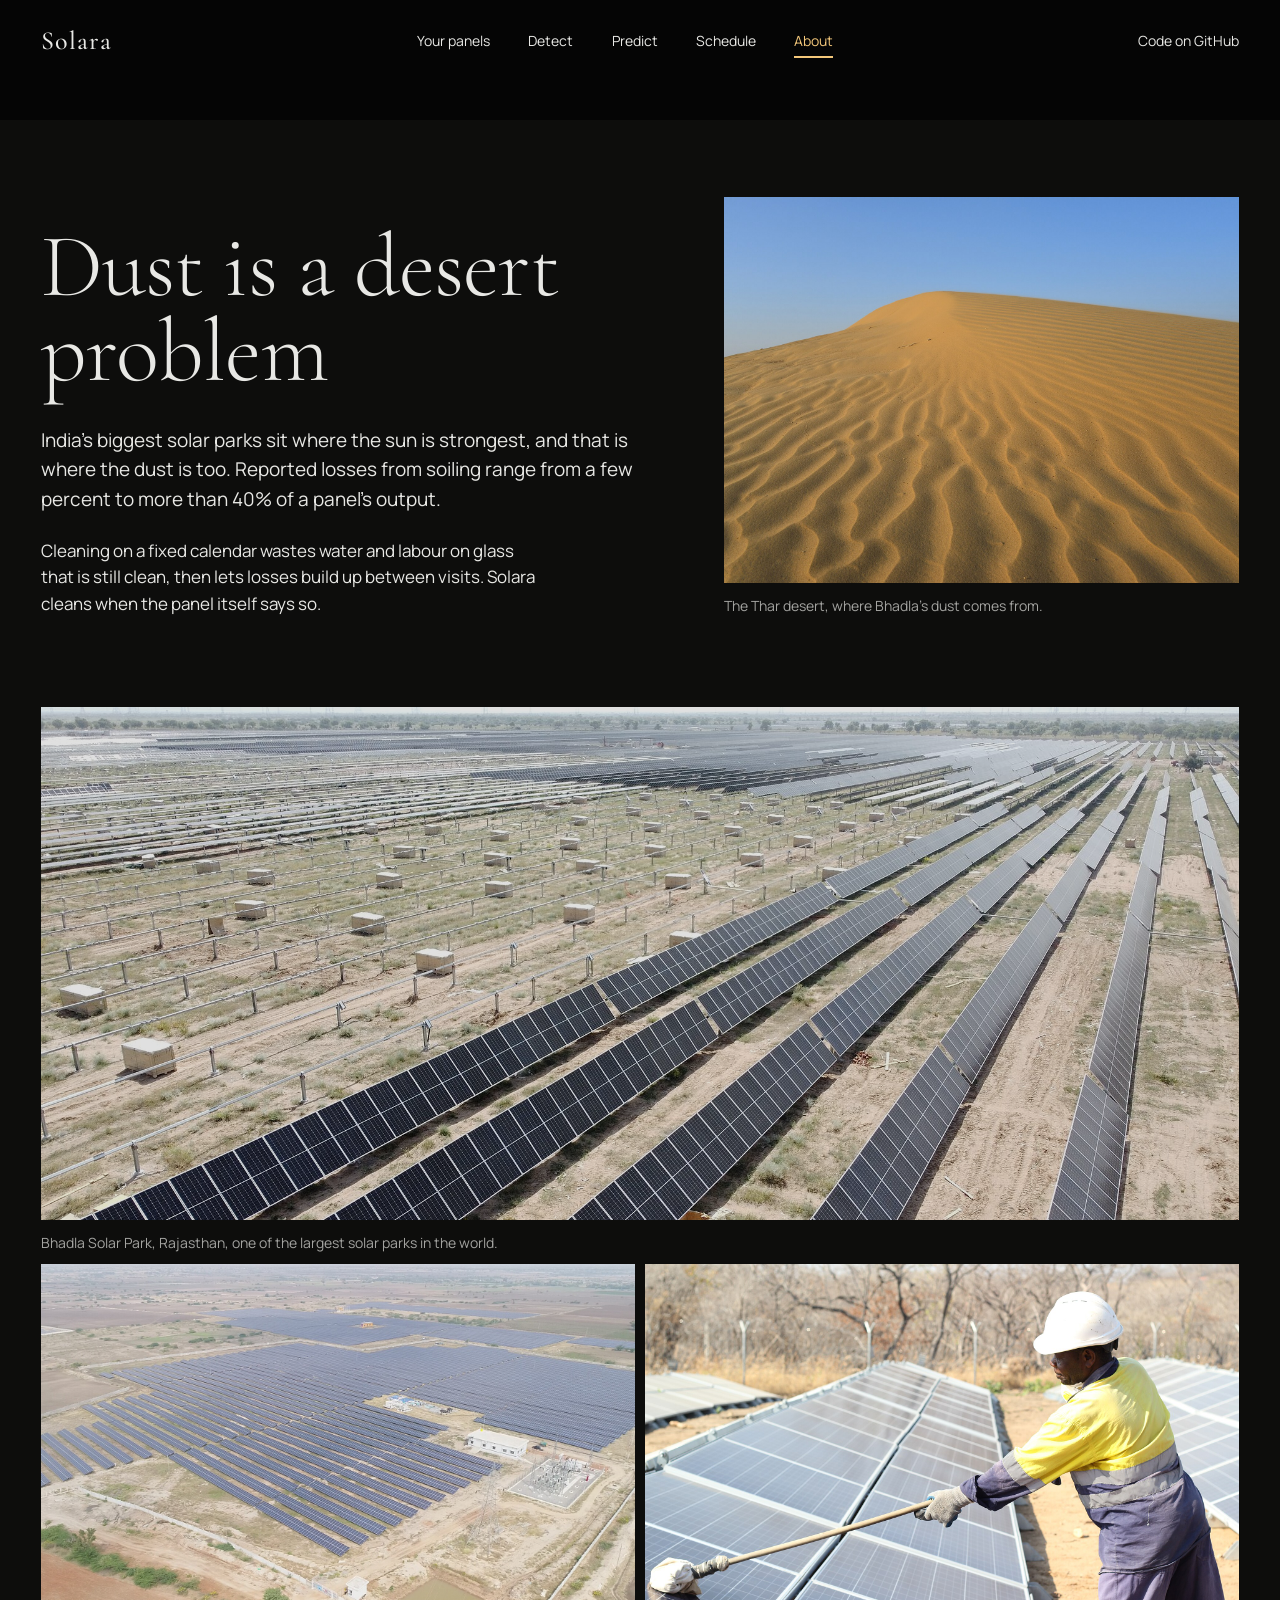
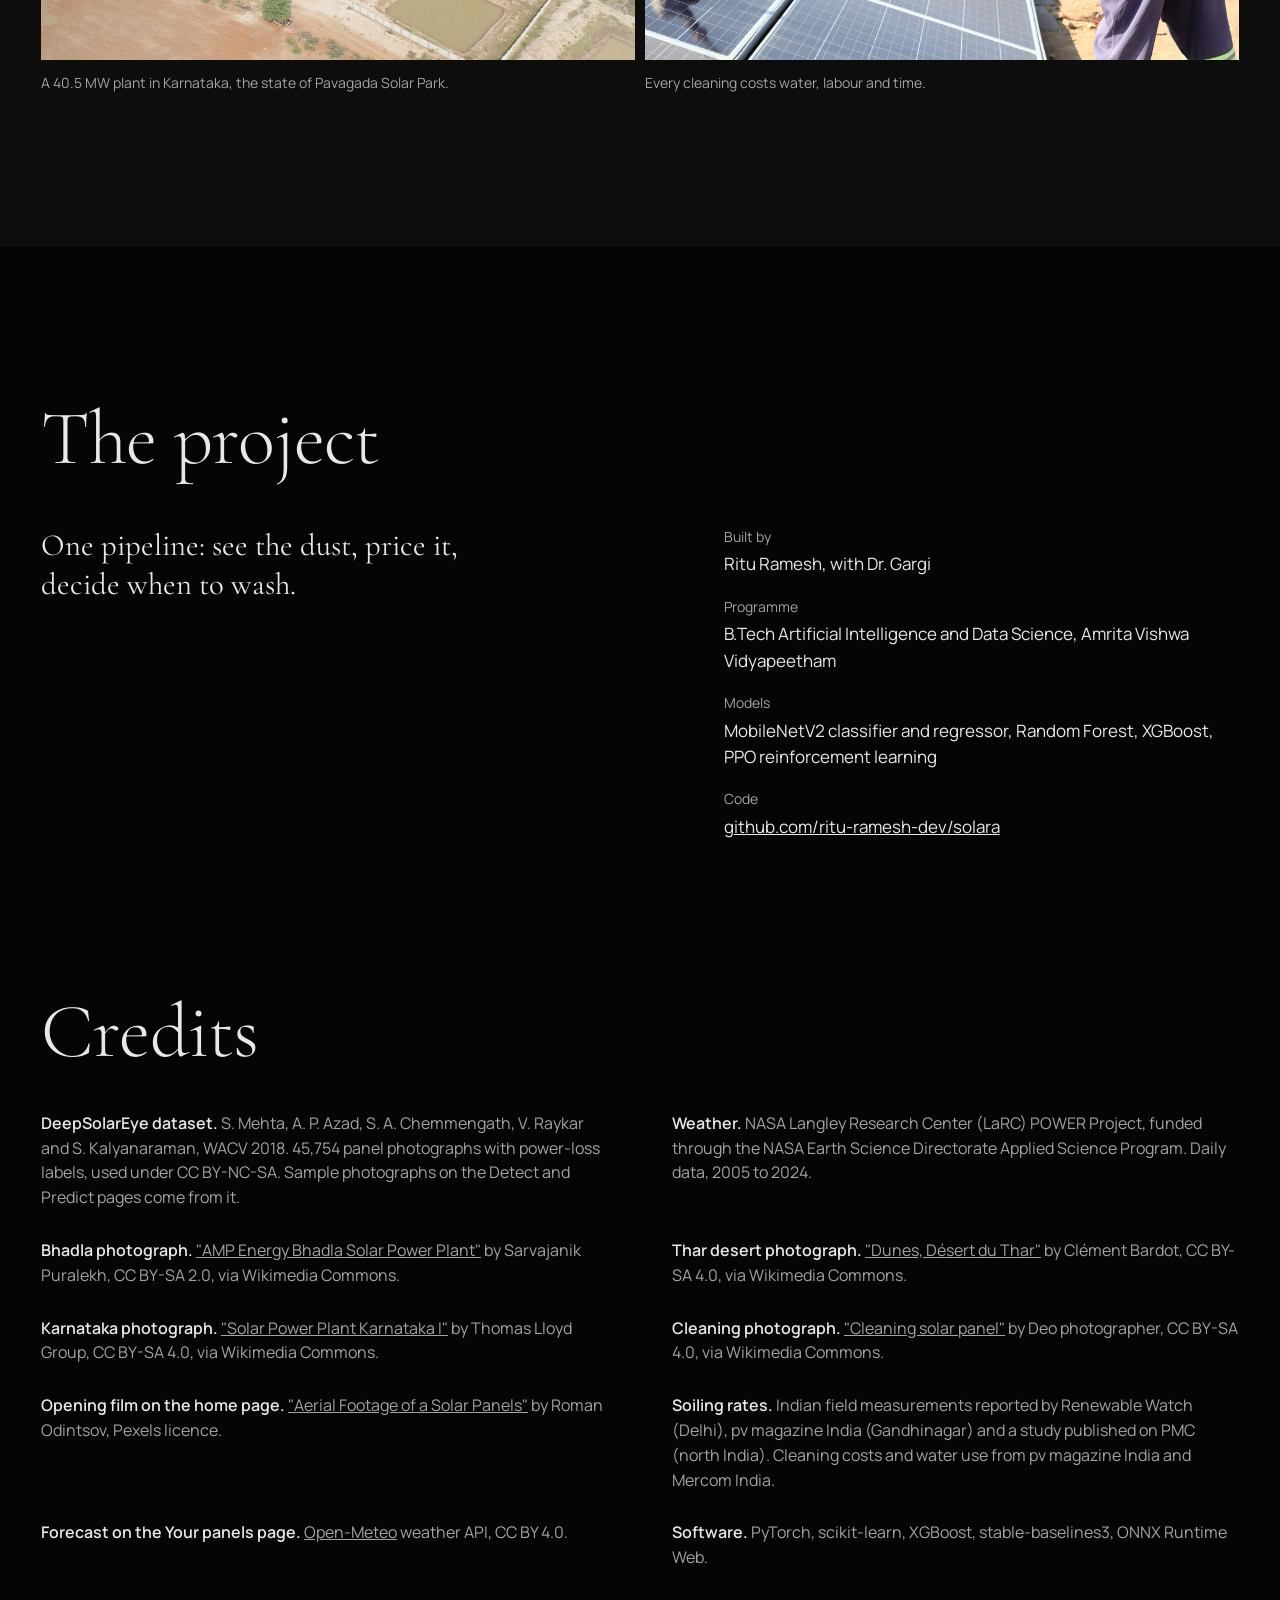
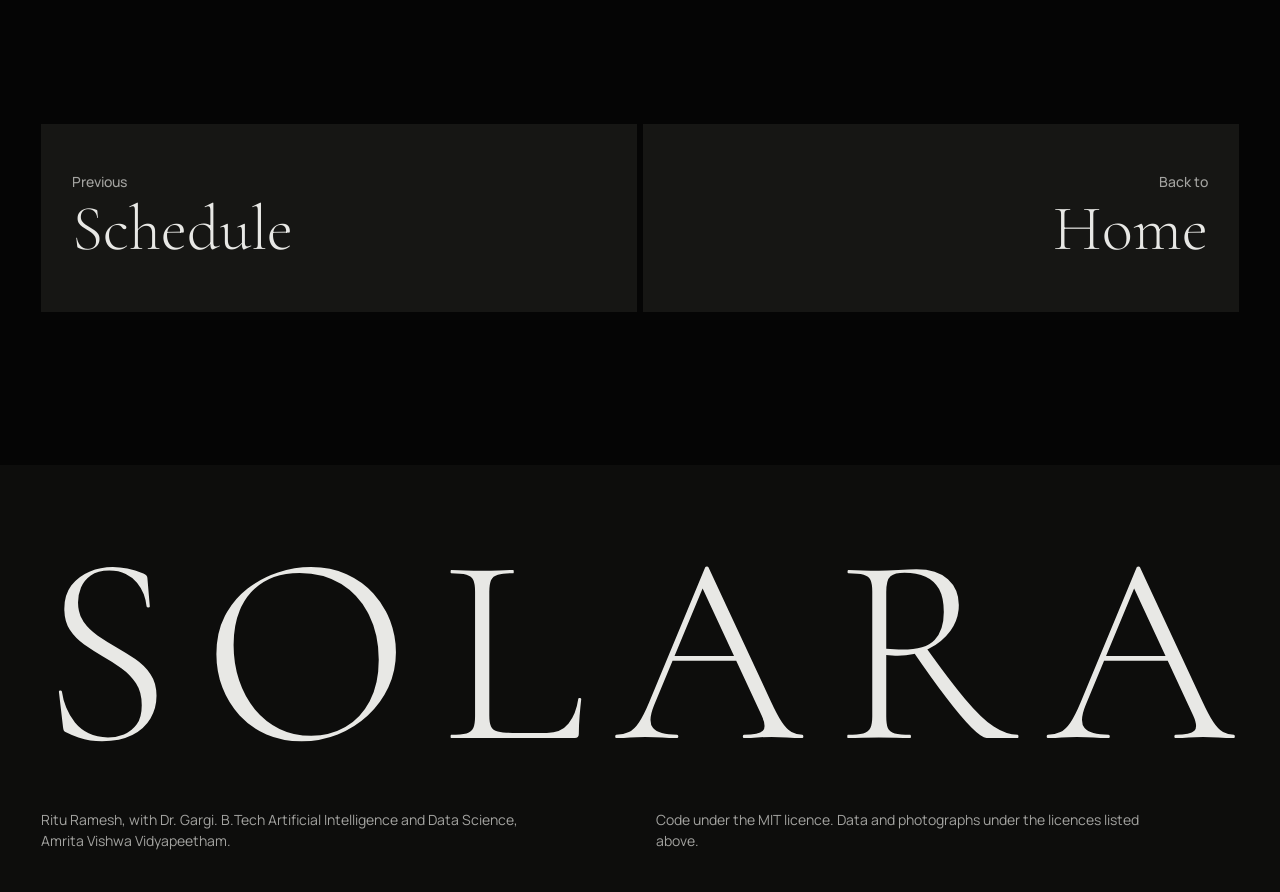
==== commit c3fb4bef: "Add Your panels: plan a wash from your own photographs - New analyze.html page: upload 4-40 photogra" ====
--- a/website/about.html
+++ b/website/about.html
@@ -15,6 +15,7 @@
   <header class="bar">
     <a class="wordmark" href="./">Solara</a>
     <nav aria-label="Pages">
+      <a href="analyze.html">Your panels</a>
       <a href="detect.html">Detect</a>
       <a href="predict.html">Predict</a>
       <a href="schedule.html">Schedule</a>
@@ -76,7 +77,8 @@
         <li><strong>Cleaning photograph.</strong> <a href="https://commons.wikimedia.org/wiki/File:Cleaning_solar_panel.jpg">"Cleaning solar panel"</a> by Deo photographer, CC BY-SA 4.0, via Wikimedia Commons.</li>
         <li><strong>Opening film on the home page.</strong> <a href="https://www.pexels.com/video/aerial-footage-of-a-solar-panels-7038597/">"Aerial Footage of a Solar Panels"</a> by Roman Odintsov, Pexels licence.</li>
         <li><strong>Soiling rates.</strong> Indian field measurements reported by Renewable Watch (Delhi), pv magazine India (Gandhinagar) and a study published on PMC (north India). Cleaning costs and water use from pv magazine India and Mercom India.</li>
-        <li><strong>Software.</strong> PyTorch, scikit-learn, XGBoost, stable-baselines3.</li>
+        <li><strong>Forecast on the Your panels page.</strong> <a href="https://open-meteo.com/">Open-Meteo</a> weather API, CC BY 4.0.</li>
+        <li><strong>Software.</strong> PyTorch, scikit-learn, XGBoost, stable-baselines3, ONNX Runtime Web.</li>
       </ul>
     </section>
 
--- a/website/css/style.css
+++ b/website/css/style.css
@@ -30,6 +30,8 @@
 ::selection { background: var(--sun); color: var(--sun-ink); }
 :focus-visible { outline: 2px solid var(--sun); outline-offset: 4px; }
 
+[hidden] { display: none !important; }
+
 .visually-hidden {
   position: absolute !important; width: 1px; height: 1px; overflow: hidden;
   clip: rect(0 0 0 0); white-space: nowrap;
@@ -94,7 +96,8 @@
   margin: 28px auto 0; max-width: 34ch;
   font: 400 clamp(21px, 1.9vw, 26px)/1.35 var(--display);
 }
-.hero-actions { margin-top: 32px; display: flex; flex-direction: column; align-items: center; gap: 14px; }
+.hero-actions { margin-top: 32px; display: flex; flex-wrap: wrap; justify-content: center; align-items: center; gap: 10px; }
+.hero-ghost { background: rgb(5 5 5 / 0.55); text-decoration: none; }
 .button {
   display: inline-block; padding: 16px 30px; border-radius: 0;
   background: var(--sun); color: var(--sun-ink); text-decoration: none;
@@ -336,6 +339,107 @@
 @media (prefers-reduced-motion: reduce) {
   .reveal { opacity: 1; transform: none; transition: none; }
   .hero-video, .hero-copy > * { animation: none; }
+}
+
+/* ---- your panels: the tool ------------------------------------------------------------------ */
+.tool { padding: 0 var(--margin); background: var(--ground); }
+.tool-step { padding: clamp(48px, 6vw, 88px) 0; }
+.tool-step + .tool-step { padding-top: 0; }
+.tool-step h2, .report h2 { margin: 0; font: 300 clamp(44px, 6vw, 86px)/1 var(--display); letter-spacing: -0.01em; }
+.step-head { display: grid; grid-template-columns: minmax(0, 5fr) minmax(0, 6fr); gap: clamp(24px, 4vw, 64px); align-items: end; }
+.rules { margin: 0; padding: 0 0 0 1.1em; display: grid; gap: 6px; font-size: 17px; }
+.rules strong { color: var(--sun); font-weight: 600; }
+.drop {
+  position: relative; overflow: hidden;
+  margin-top: 36px; padding: clamp(28px, 4vw, 56px); background: var(--ground-3);
+  display: grid; grid-template-columns: minmax(0, 1fr) auto; gap: 24px; align-items: center;
+  transition: background-color 0.3s, outline-color 0.3s; outline: 2px solid transparent; outline-offset: -2px;
+}
+.drop.over { background: #23221d; outline-color: var(--sun); }
+.drop-label { cursor: pointer; display: flex; flex-direction: column; gap: 8px; }
+.drop-title { font: 300 clamp(32px, 3.6vw, 49px)/1.05 var(--display); }
+.drop-sub { color: var(--ink-2); font-size: 16px; }
+.drop-actions { display: flex; flex-wrap: wrap; gap: 8px; justify-content: flex-end; }
+.drop-actions .button, .ghost { border: 0; cursor: pointer; }
+.ghost {
+  display: inline-block; padding: 16px 22px; background: var(--ground); color: var(--ink);
+  font: 600 14px/1 var(--text); transition: background-color 0.3s, color 0.3s, transform 0.3s var(--ease-out);
+}
+.ghost:hover { background: var(--ink); color: var(--ground); }
+.ghost:active { transform: scale(0.98); }
+.status-line { margin: 16px 0 0; font-size: 16px; color: var(--ink-2); min-height: 1.5em; }
+
+.thumbs { list-style: none; margin: 20px 0 0; padding: 0; display: grid; grid-template-columns: repeat(auto-fill, minmax(150px, 1fr)); gap: 10px; }
+.thumb { background: var(--ground-3); display: flex; flex-direction: column; gap: 8px; padding-bottom: 10px; font-size: 16px; }
+.thumb img { width: 100%; aspect-ratio: 1; object-fit: cover; }
+.thumb input { margin: 0 10px; width: calc(100% - 20px); }
+.thumb-reading { padding: 0 10px; color: var(--sun); font-weight: 600; }
+.thumb-flag { padding: 0 10px; color: var(--ink-2); }
+.thumb.rejected img { opacity: 0.35; }
+.thumb.rejected .thumb-flag { color: var(--sun); }
+.thumb-remove { margin: 0 10px; align-self: flex-start; background: none; border: 0; color: var(--ink-2); font: 500 14px var(--text); cursor: pointer; padding: 4px 0; text-decoration: underline; }
+.thumb-remove:hover { color: var(--ink); }
+
+.fields { display: grid; grid-template-columns: repeat(3, minmax(0, 1fr)); gap: 20px 24px; margin-top: 32px; }
+.field { display: flex; flex-direction: column; gap: 8px; font-size: 16px; color: var(--ink-2); }
+.field-wide { grid-column: span 3; }
+.coords { display: grid; grid-template-columns: 1fr 1fr auto; gap: 12px; align-items: end; }
+.coords label { display: flex; flex-direction: column; gap: 8px; font-size: 16px; color: var(--ink-2); }
+.examples { margin: 36px 0 0; }
+.example-row { display: grid; grid-template-columns: repeat(4, minmax(0, 160px)); gap: 10px; }
+.example-row img { width: 100%; aspect-ratio: 1; object-fit: cover; }
+.examples figcaption { margin-top: 12px; font-size: 16px; color: var(--ink-2); max-width: 60ch; }
+.tool input, .tool select {
+  font: 400 17px/1.2 var(--text); color: var(--ink); background: var(--ground-2);
+  border: 1px solid #2c2b27; padding: 12px 12px; border-radius: 0; width: 100%; color-scheme: dark;
+}
+.tool input:focus-visible, .tool select:focus-visible { outline: 2px solid var(--sun); outline-offset: 1px; }
+
+.run { padding: 0 0 clamp(48px, 6vw, 88px); }
+.run-button { border: 0; cursor: pointer; font-size: 16px; padding: 20px 34px; }
+.run-button:disabled { background: var(--ground-3); color: var(--ink-2); cursor: not-allowed; transform: none; }
+.progress { margin-top: 16px; height: 6px; background: var(--ground-3); overflow: hidden; max-width: 560px; }
+.progress span { display: block; height: 100%; background: var(--sun); transform-origin: left; transform: scaleX(0); transition: transform 0.4s var(--ease-out); }
+
+/* ---- your panels: the report ------------------------------------------------------------------ */
+.report { background: var(--ground-2); padding: var(--gap-section) var(--margin); }
+.report-head { max-width: 900px; }
+.verdict { margin: 20px 0 0; font: 300 clamp(44px, 6vw, 86px)/1 var(--display); color: var(--sun); }
+.report-figures { display: grid; grid-template-columns: repeat(4, minmax(0, 1fr)); gap: 10px; margin-top: 48px; }
+.report-figures p { margin: 0; background: var(--ground-3); padding: 24px; display: flex; flex-direction: column; gap: 10px; }
+.report-figures .fig-num { font-size: clamp(36px, 3.6vw, 56px); }
+.plan-chart { margin-top: 48px; }
+.plan-chart .reading { fill: var(--ink); stroke: var(--ground); stroke-width: 1.5; }
+.plan-chart .today-label { fill: var(--ink); }
+.report-grid { display: grid; grid-template-columns: minmax(0, 6fr) minmax(0, 5fr); gap: clamp(24px, 4vw, 64px); margin-top: 56px; align-items: start; }
+.readings img { width: 48px; height: 48px; object-fit: cover; display: block; }
+.readings td, .readings th { vertical-align: middle; }
+.muted { color: var(--ink-2); font-weight: 400; }
+.report-side h3 { margin: 0; font: 400 26px/1.2 var(--display); }
+.compare { margin-top: 14px; }
+.report-actions { display: flex; flex-wrap: wrap; gap: 8px; margin-top: 28px; }
+.report-actions .button { border: 0; cursor: pointer; }
+
+@media (max-width: 860px) {
+  .step-head, .report-grid { grid-template-columns: 1fr; }
+  .drop { grid-template-columns: 1fr; }
+  .drop-actions { justify-content: flex-start; }
+  .fields { grid-template-columns: 1fr; }
+  .field-wide { grid-column: auto; }
+  .coords { grid-template-columns: 1fr 1fr; }
+  .report-figures { grid-template-columns: 1fr 1fr; }
+  .readings, .compare { display: block; overflow-x: auto; }
+}
+
+@media print {
+  .bar, .tool, .pager, .close, .report-actions { display: none !important; }
+  body, .report { background: #fff; color: #111; }
+  .report { padding: 0; }
+  .verdict { color: #7a5200; }
+  .report-figures p, .models tbody th, .models tbody td { background: #f2f2f2 !important; color: #111 !important; }
+  .fig-label, .muted, .note, figcaption { color: #444 !important; }
+  .plan-chart .plot-bg { fill: #fafafa; }
+  .plan-chart .tick { fill: #444; }
 }
 
 /* ---- narrow screens ------------------------------------------------------------------------- */
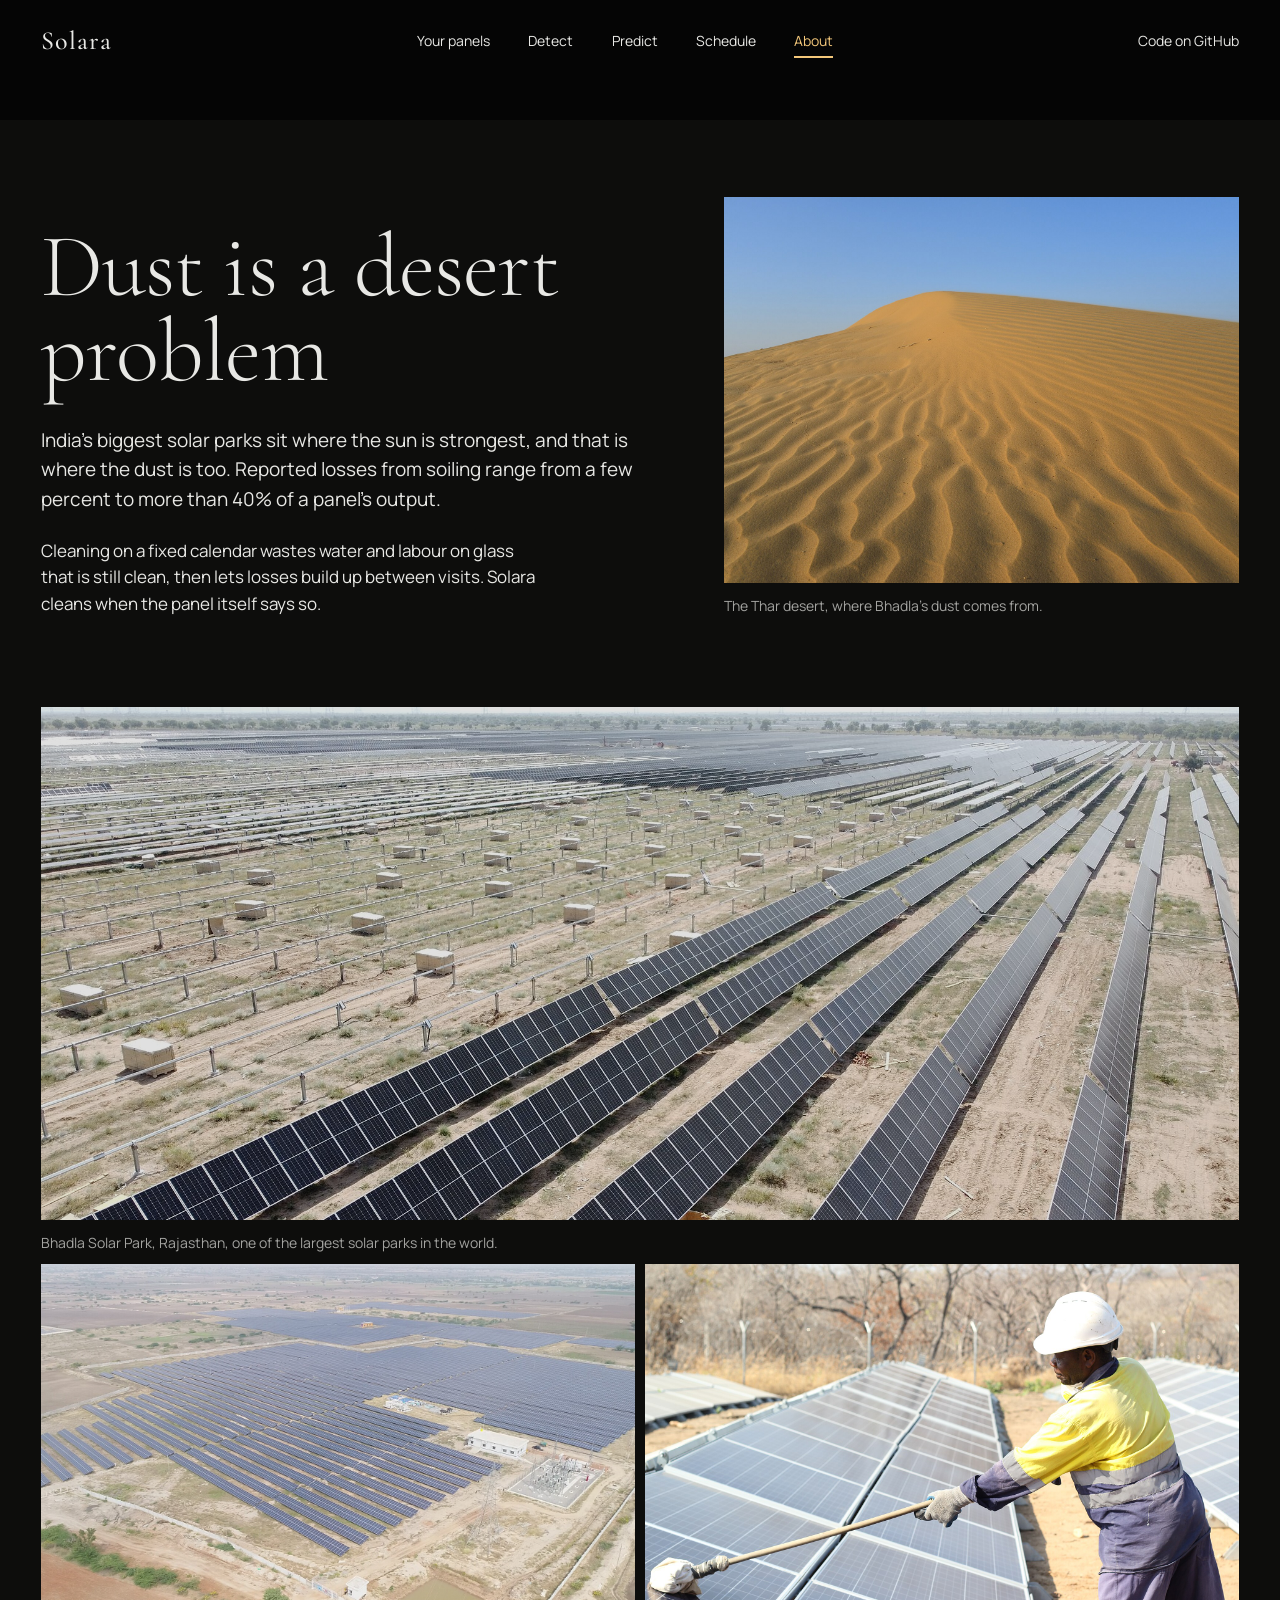
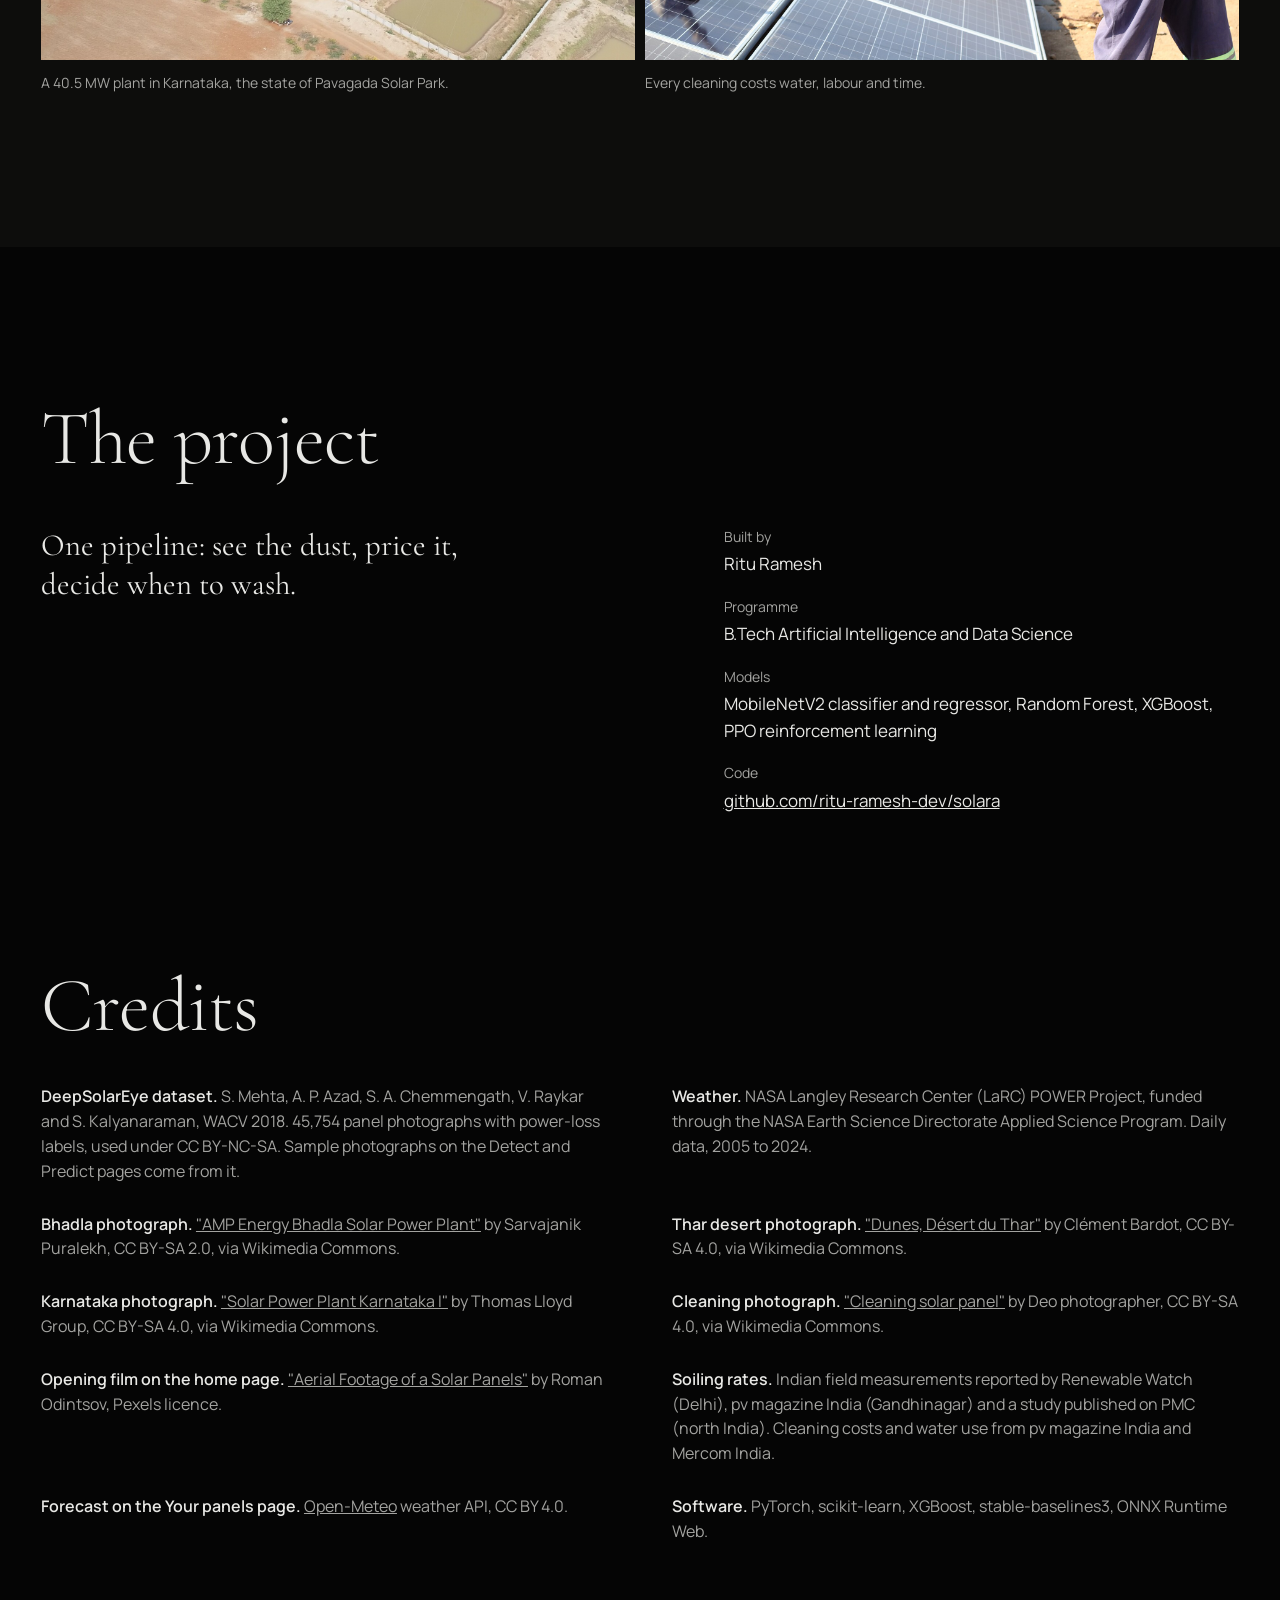
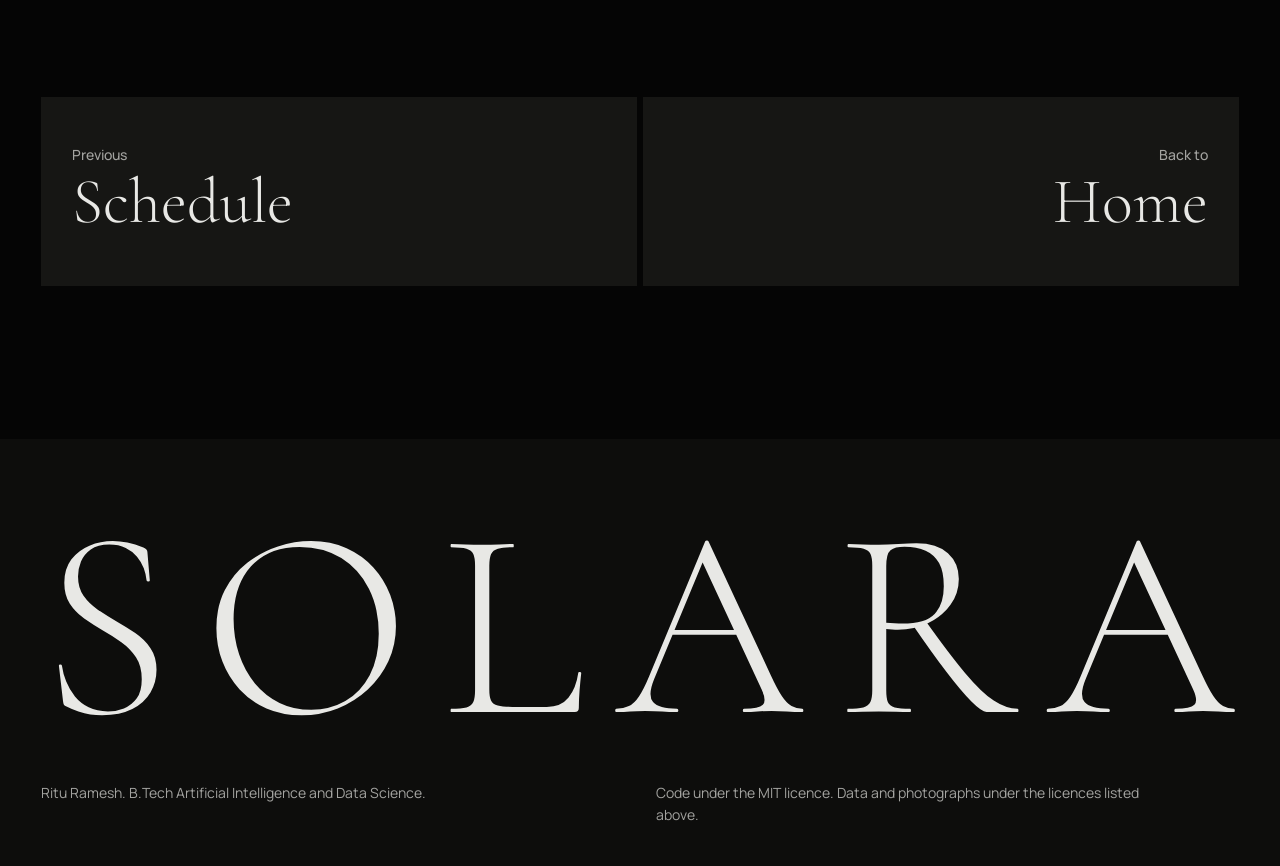
==== commit d151cb18: "Remove guide and university names from the site and README" ====
--- a/website/about.html
+++ b/website/about.html
@@ -58,8 +58,8 @@
       <div class="project-grid">
         <p class="project-statement">One pipeline: see the dust, price it, decide when to wash.</p>
         <dl class="facts">
-          <div><dt>Built by</dt><dd>Ritu Ramesh, with Dr. Gargi</dd></div>
-          <div><dt>Programme</dt><dd>B.Tech Artificial Intelligence and Data Science, Amrita Vishwa Vidyapeetham</dd></div>
+          <div><dt>Built by</dt><dd>Ritu Ramesh</dd></div>
+          <div><dt>Programme</dt><dd>B.Tech Artificial Intelligence and Data Science</dd></div>
           <div><dt>Models</dt><dd>MobileNetV2 classifier and regressor, Random Forest, XGBoost, PPO reinforcement learning</dd></div>
           <div><dt>Code</dt><dd><a href="https://github.com/ritu-ramesh-dev/solara">github.com/ritu-ramesh-dev/solara</a></dd></div>
         </dl>
@@ -91,7 +91,7 @@
   <footer class="close">
     <p class="close-name" aria-hidden="true">Solara</p>
     <div class="close-meta">
-      <p>Ritu Ramesh, with Dr. Gargi. B.Tech Artificial Intelligence and Data Science, Amrita Vishwa Vidyapeetham.</p>
+      <p>Ritu Ramesh. B.Tech Artificial Intelligence and Data Science.</p>
       <p>Code under the MIT licence. Data and photographs under the licences listed above.</p>
     </div>
   </footer>
